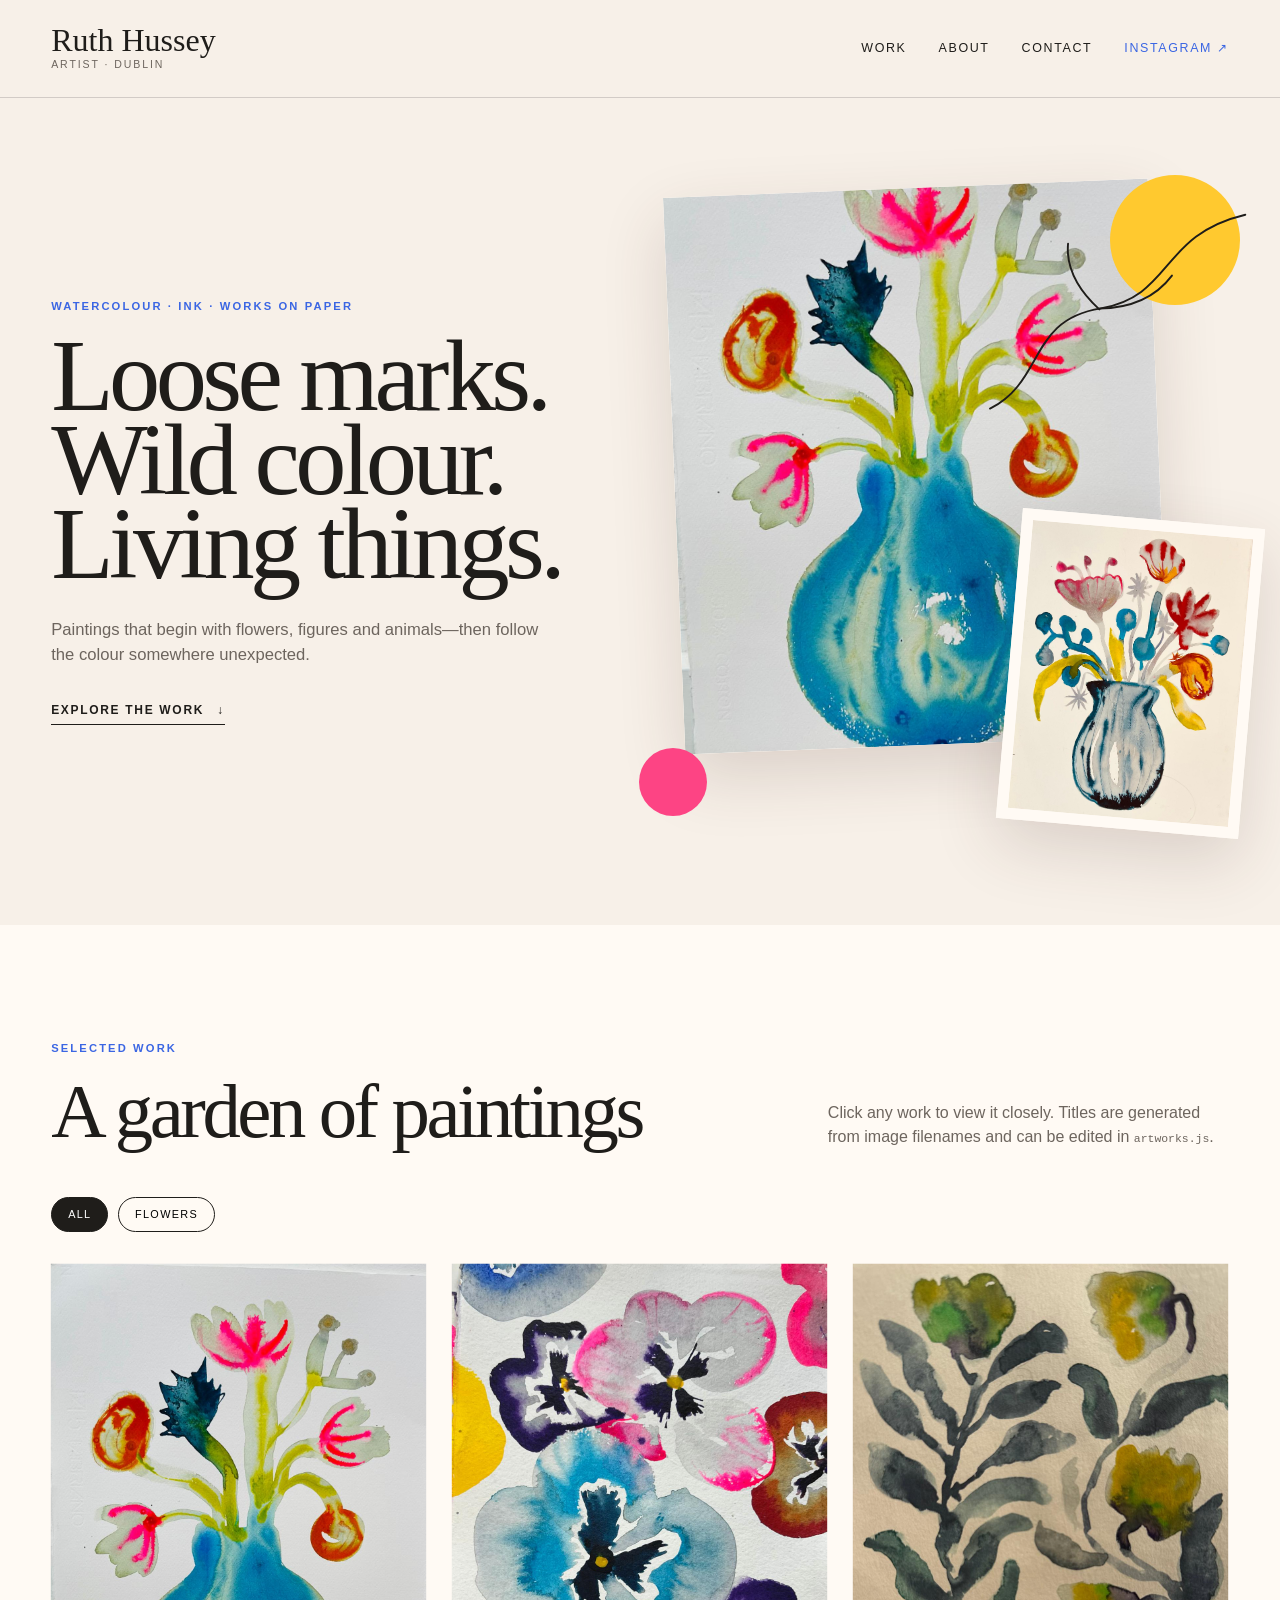
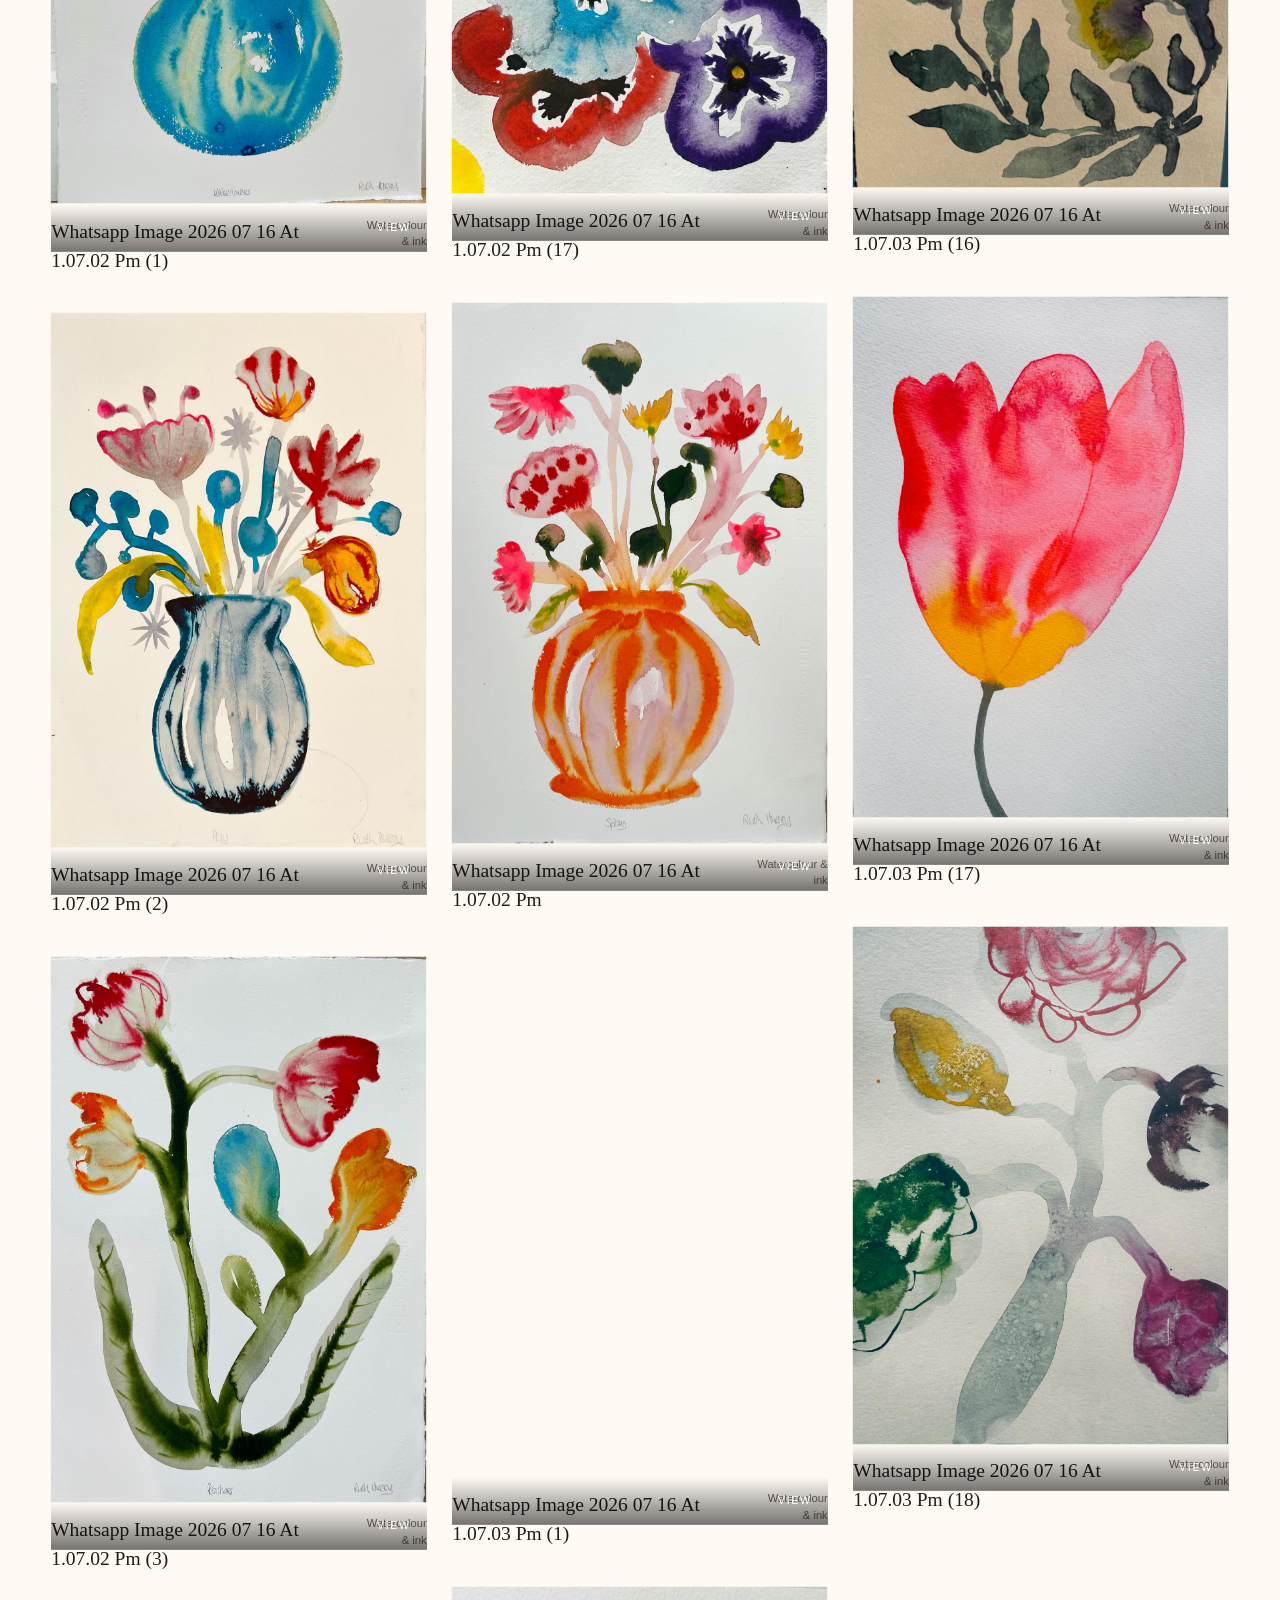
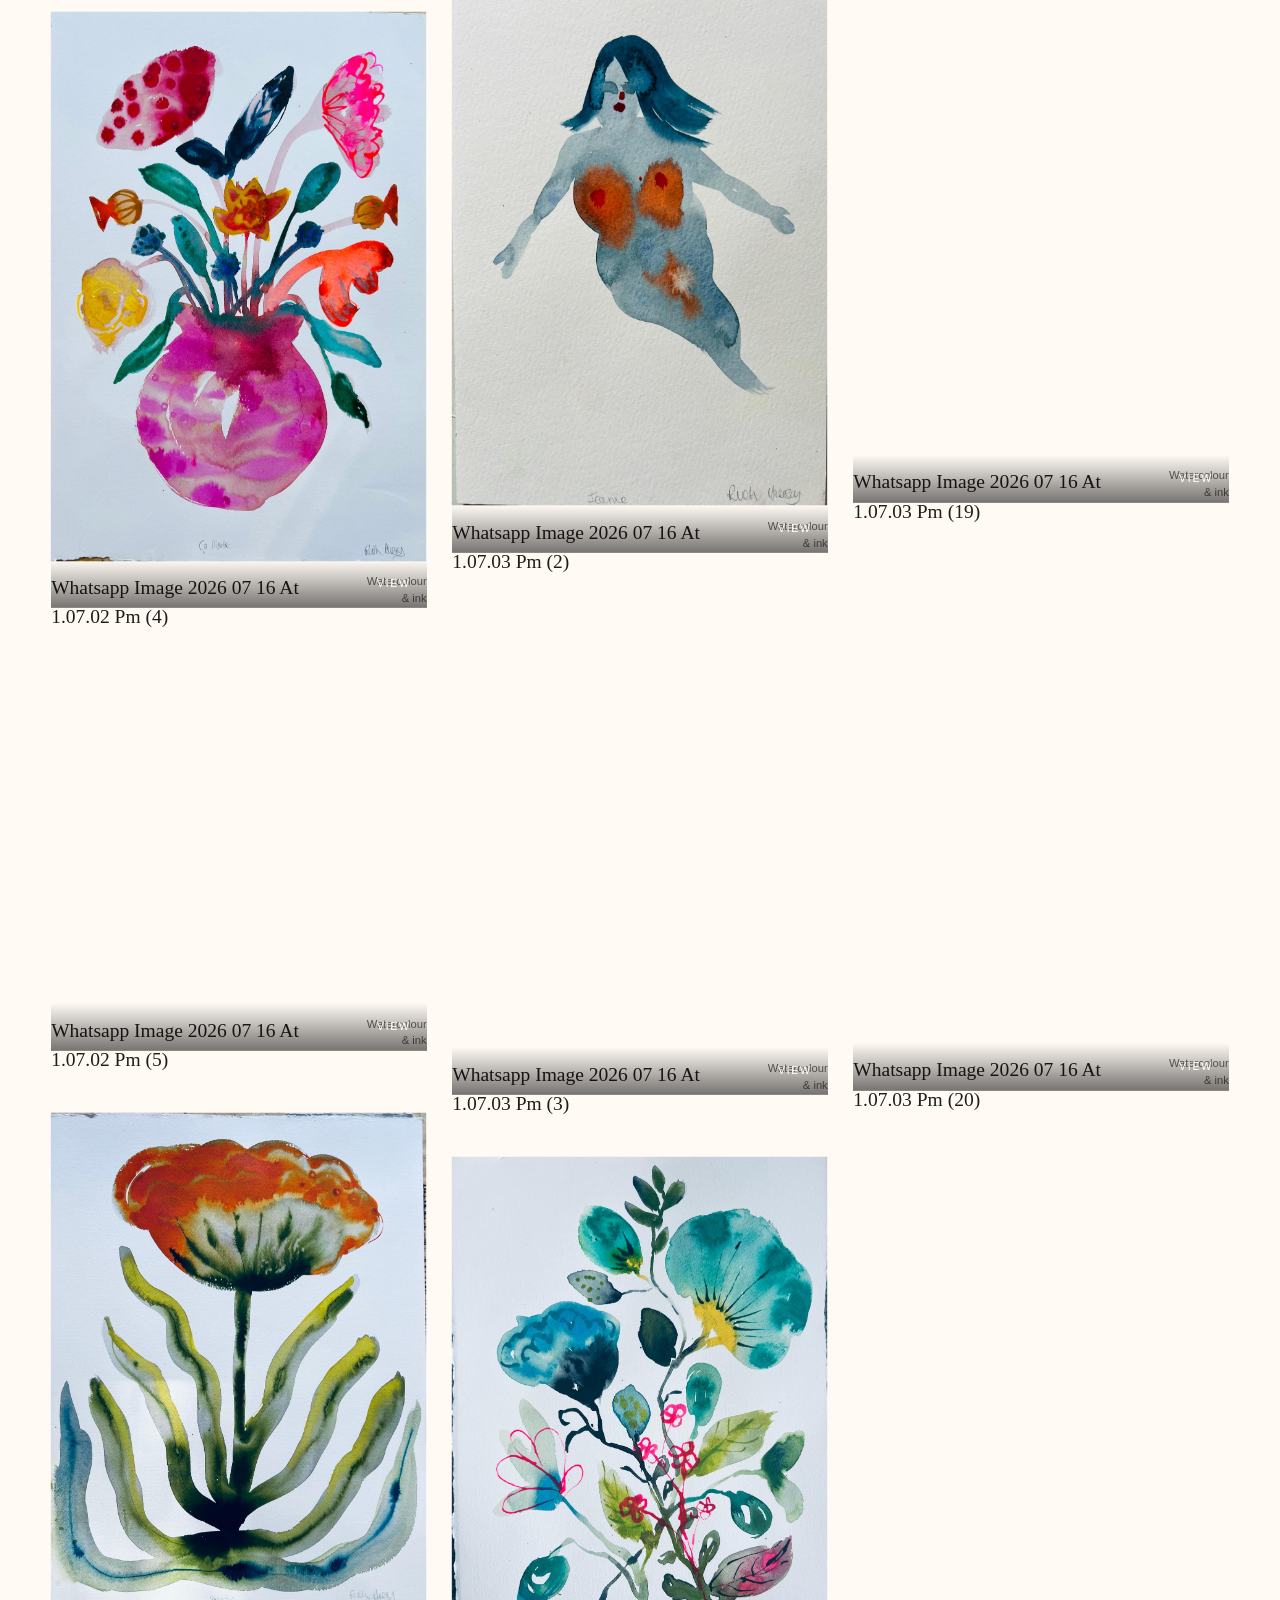
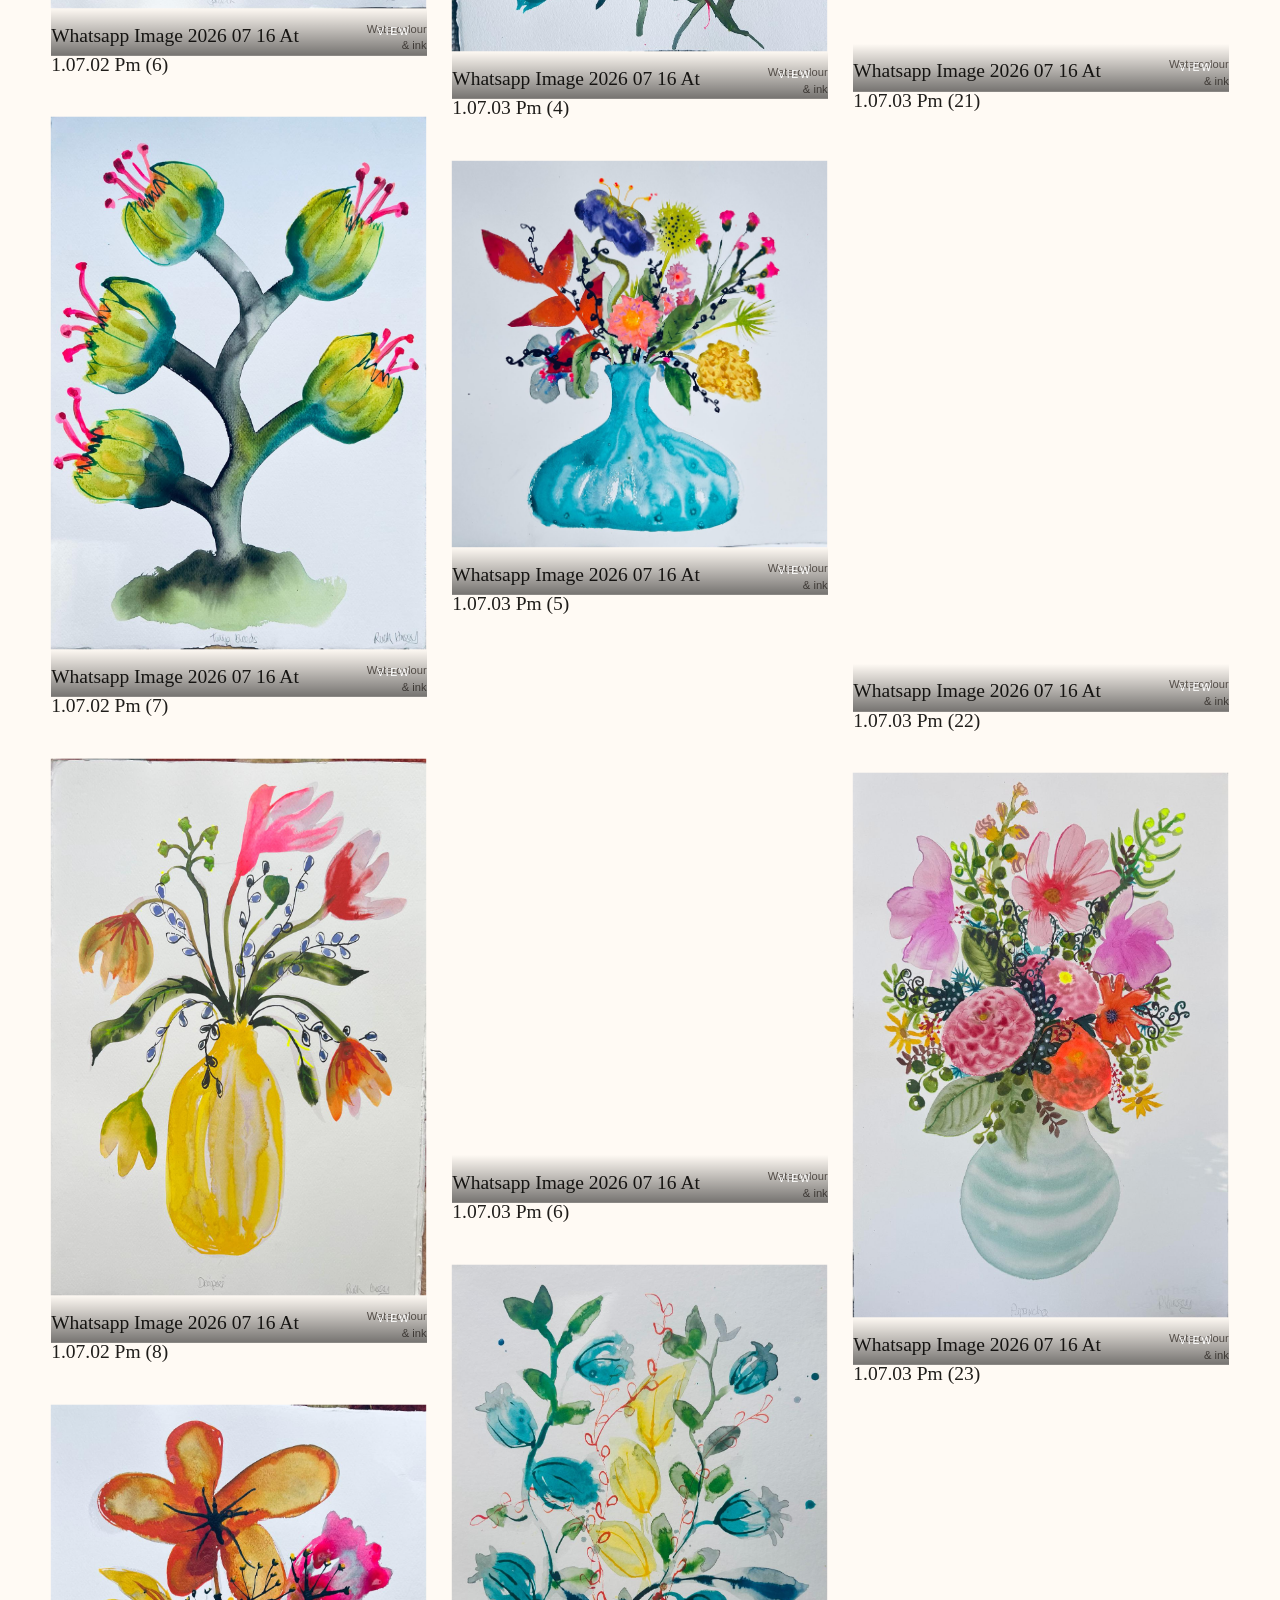
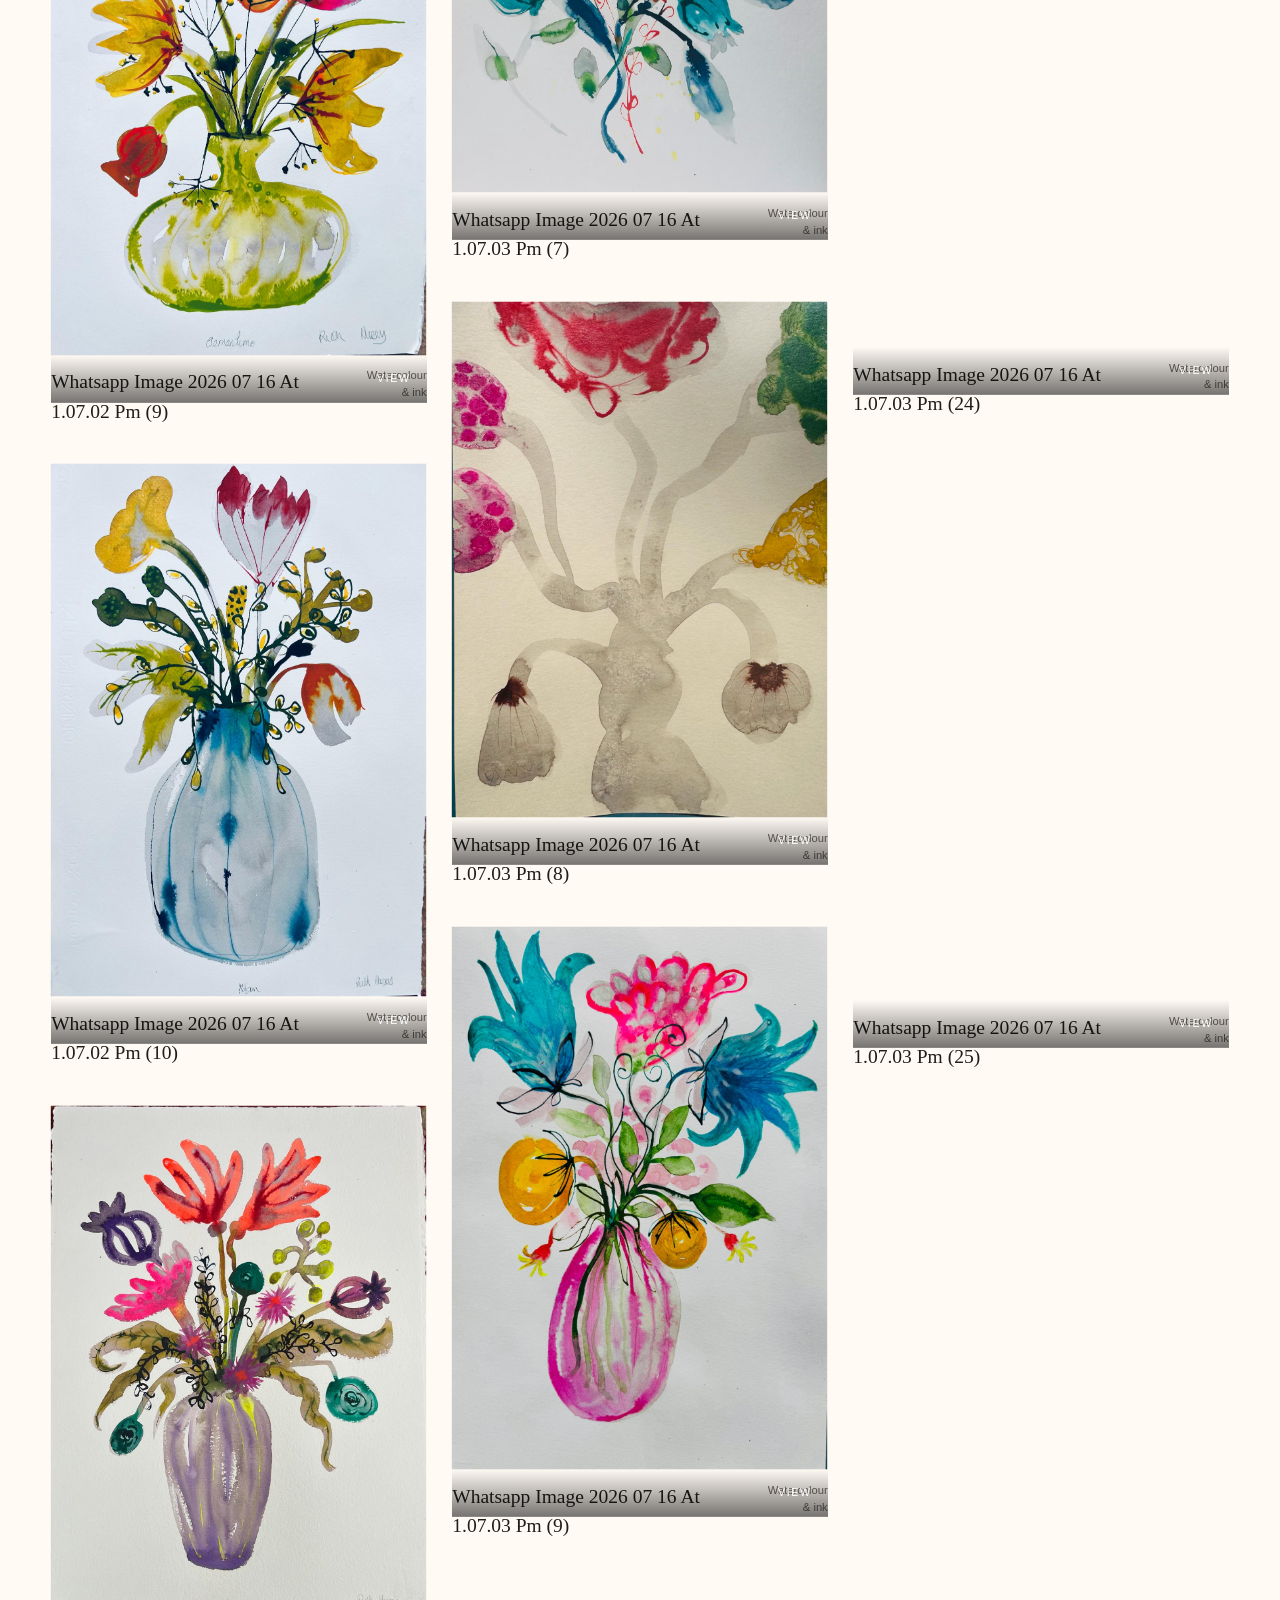
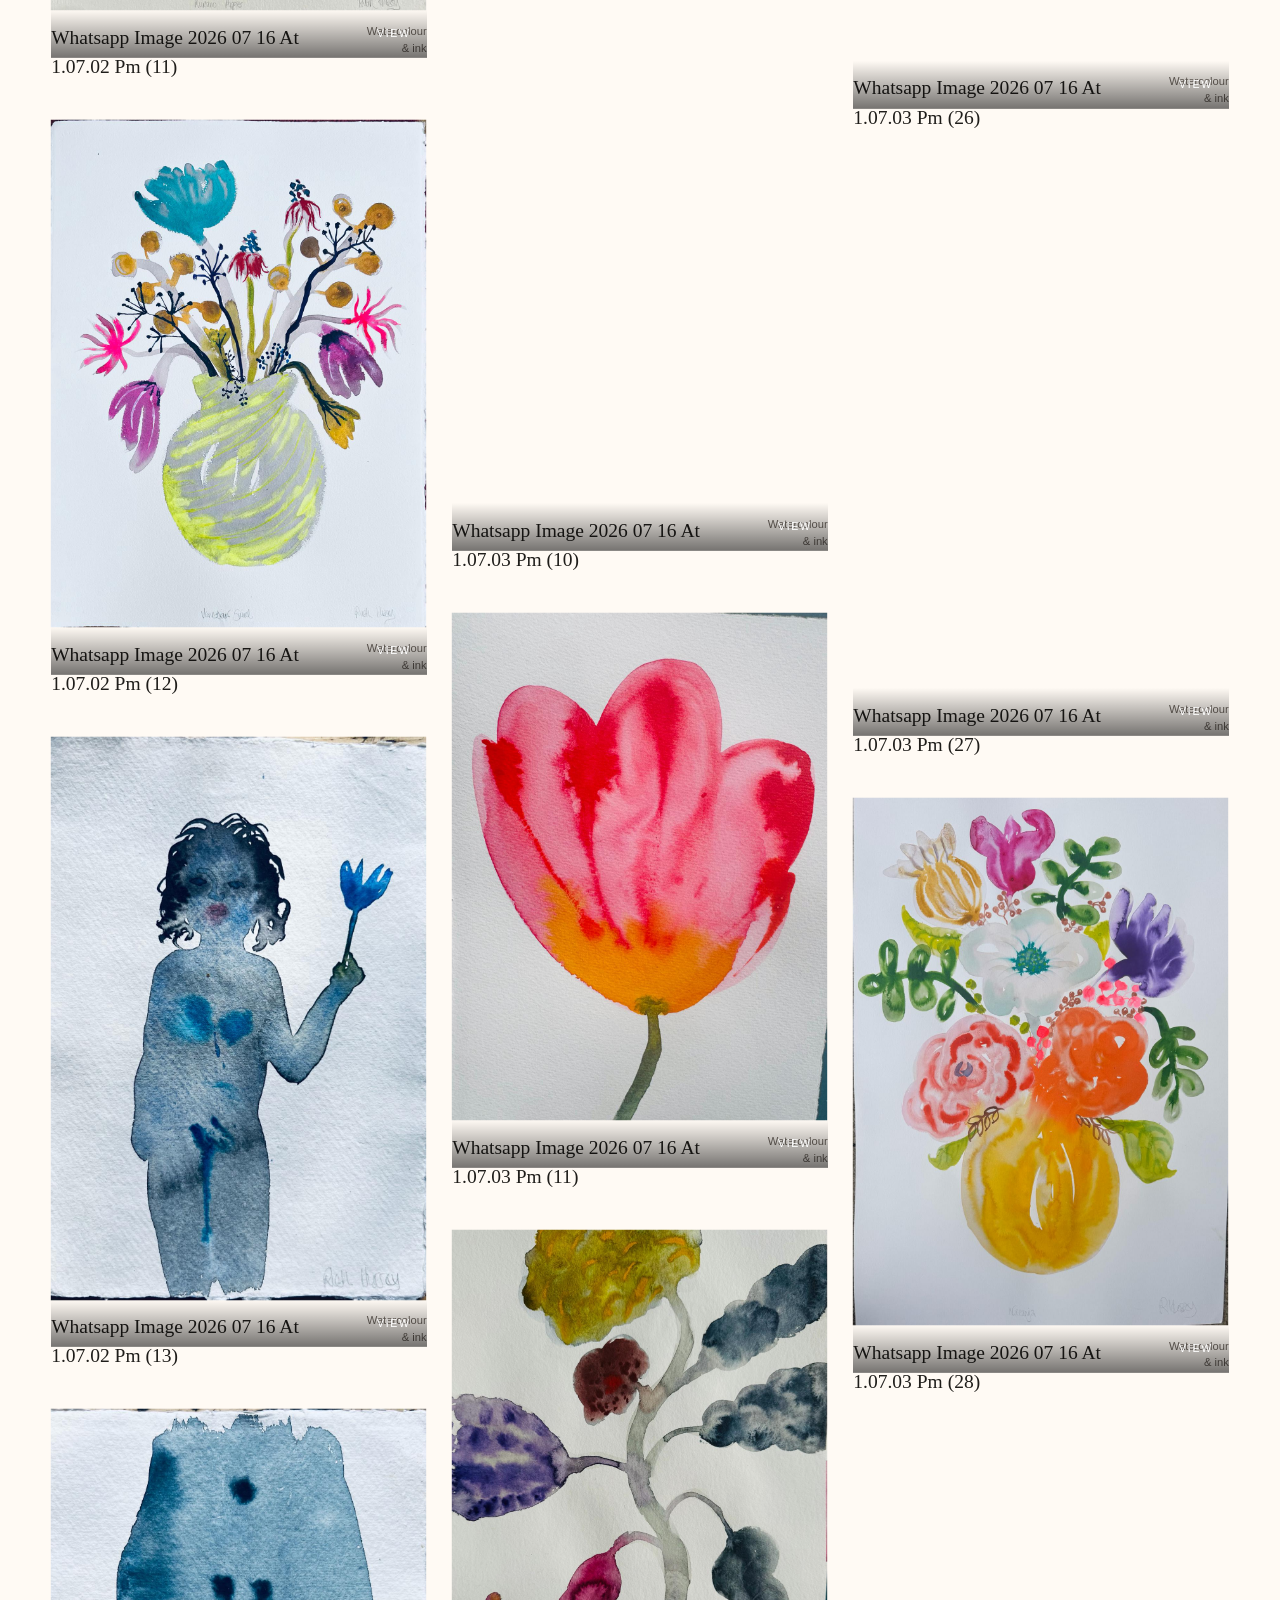
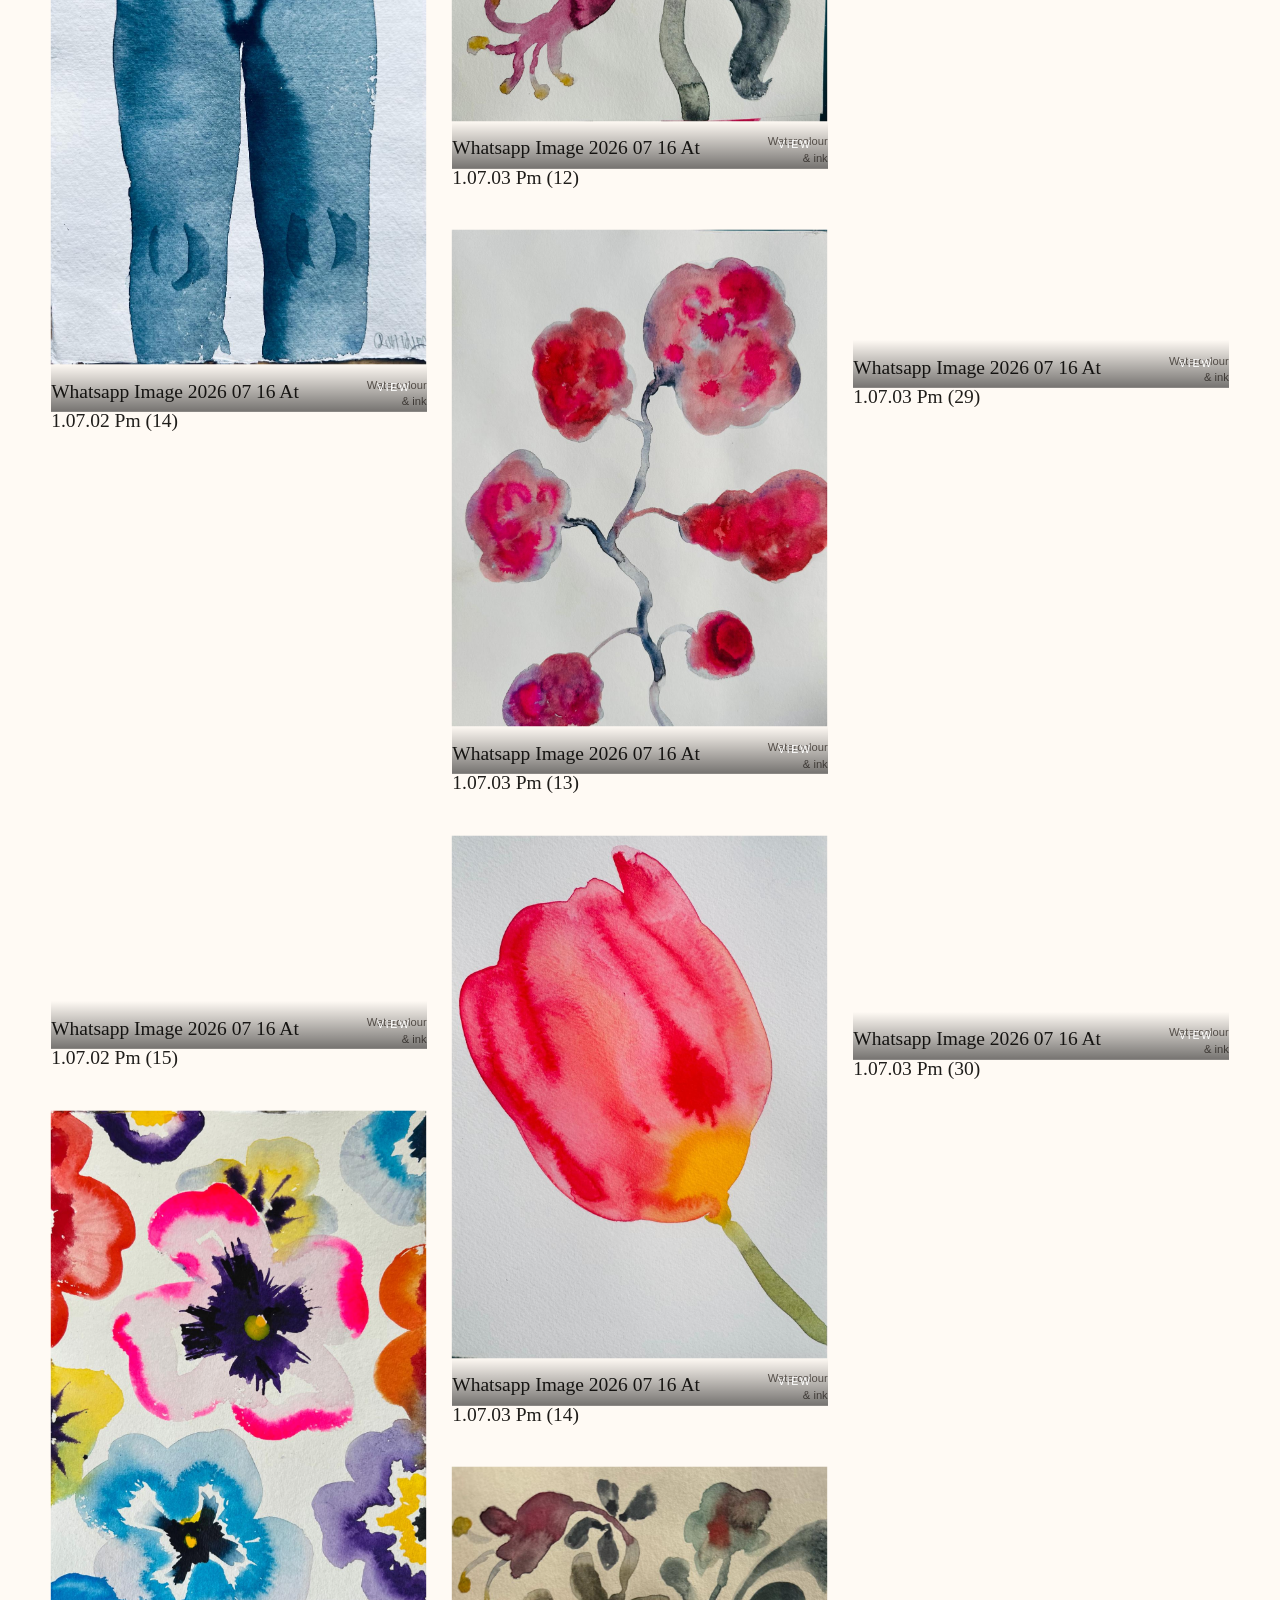
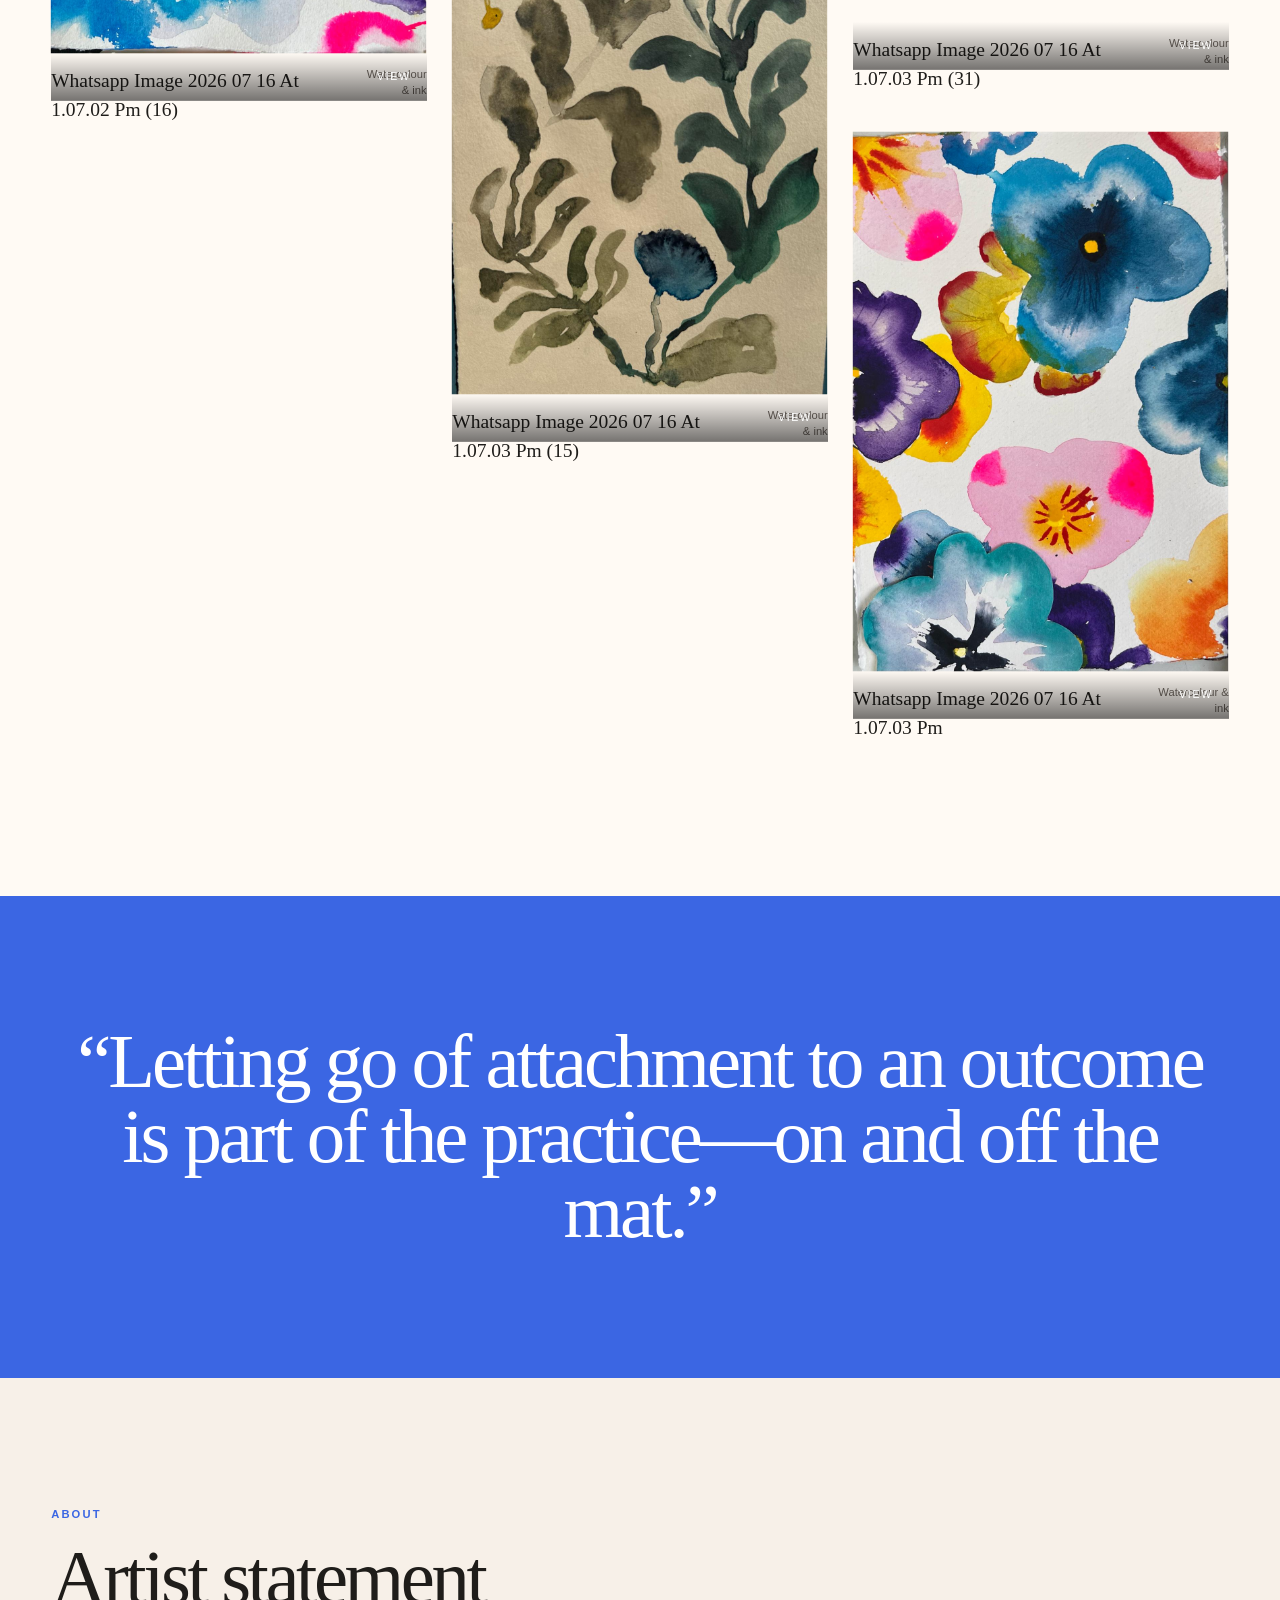
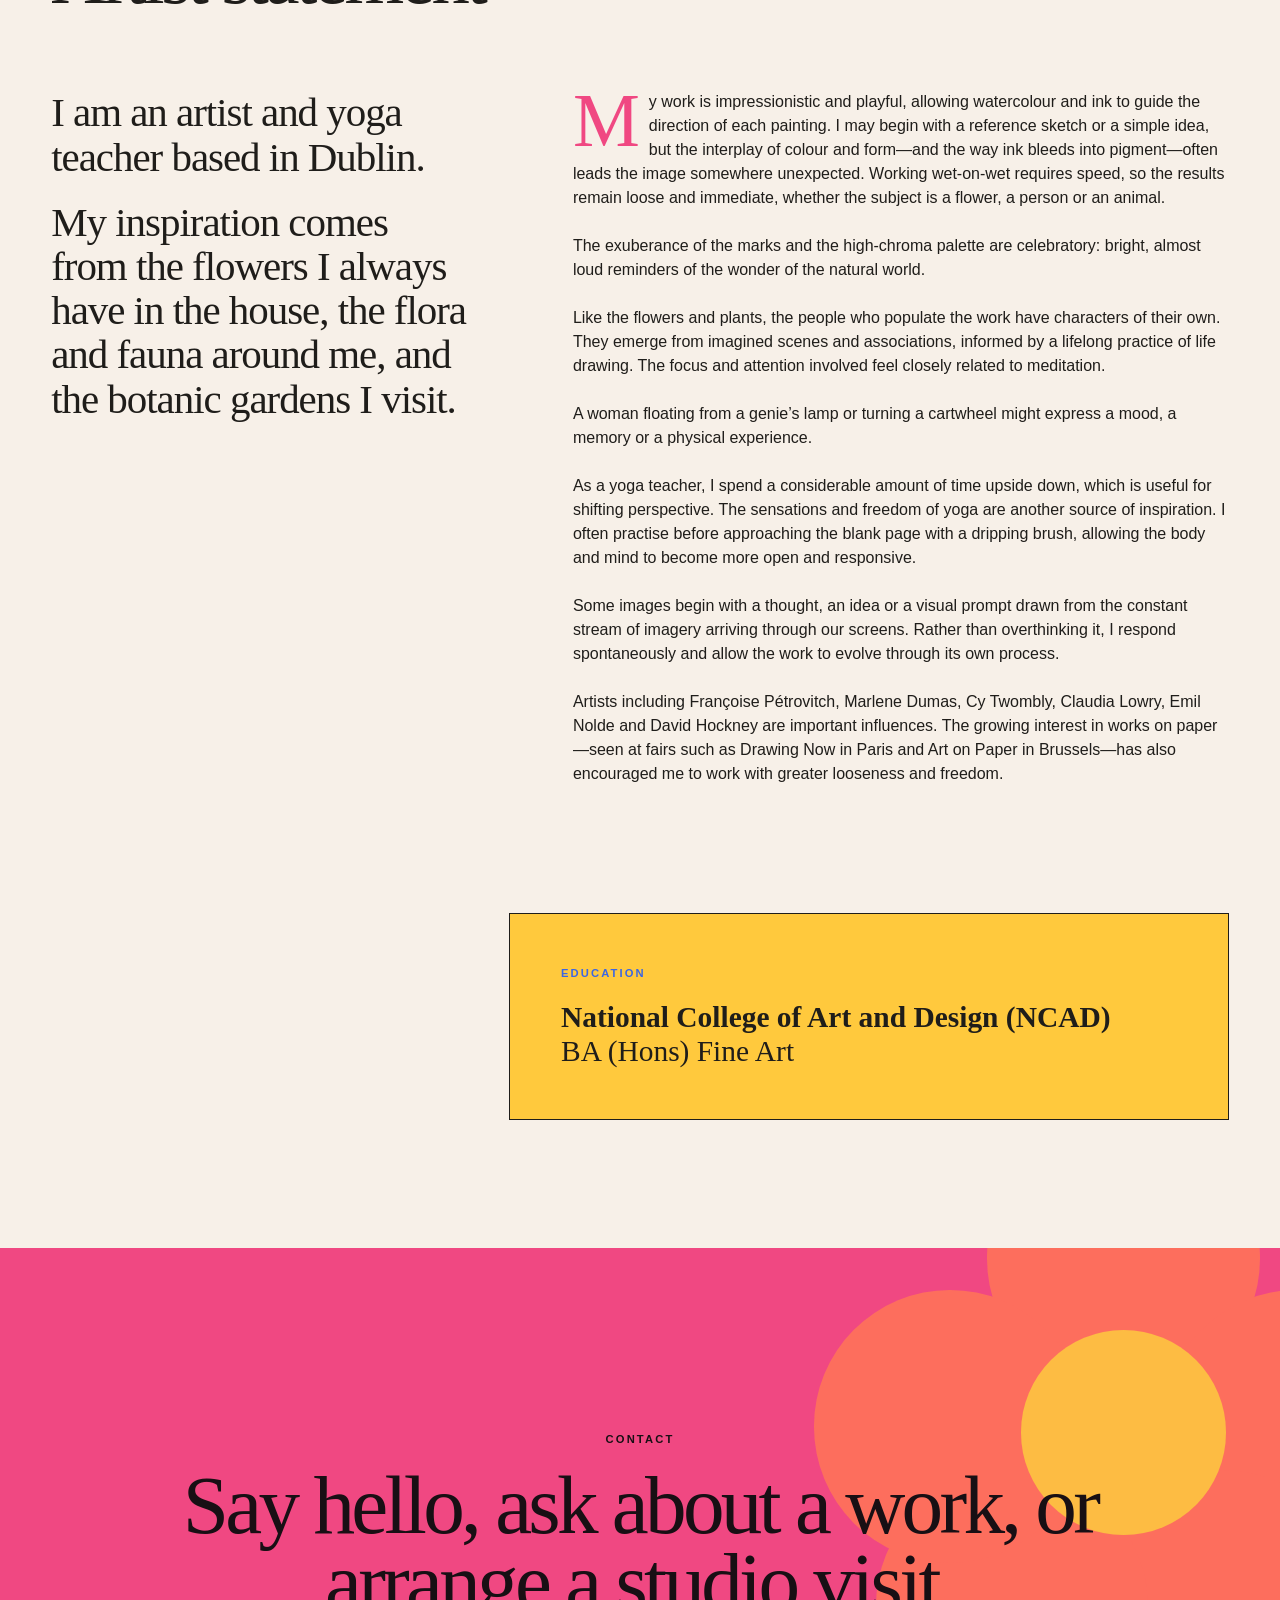
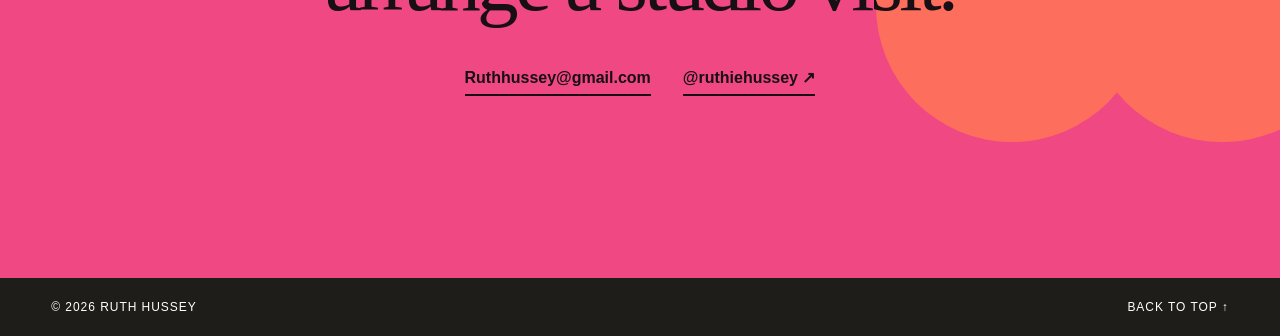
==== index.html @ bc32fb2a "first commit" ====
<!doctype html>
<html lang="en">
<head>
  <meta charset="utf-8">
  <meta name="viewport" content="width=device-width, initial-scale=1">
  <meta name="description" content="Ruth Hussey is a Dublin-based artist working in watercolour and ink.">
  <meta name="theme-color" content="#f7f0e8">
  <meta property="og:title" content="Ruth Hussey — Artist">
  <meta property="og:description" content="Watercolour and ink paintings inspired by flowers, figures and the natural world.">
  <meta property="og:type" content="website">
  <title>Ruth Hussey — Artist</title>
  <link rel="icon" href="assets/favicon.svg" type="image/svg+xml">
  <link rel="stylesheet" href="styles.css">
  <script src="site-config.js" defer></script>
  <script src="artworks.js" defer></script>
  <script src="script.js" defer></script>
</head>
<body>
  <a class="skip-link" href="#main">Skip to content</a>

  <header class="site-header" id="top">
    <a class="brand" href="#top" aria-label="Ruth Hussey home">
      <span class="brand-name" data-site-name>Ruth Hussey</span>
      <span class="brand-tag">Artist · Dublin</span>
    </a>

    <button class="menu-toggle" type="button" aria-expanded="false" aria-controls="site-nav">
      <span></span><span></span>
      <span class="sr-only">Open navigation</span>
    </button>

    <nav class="site-nav" id="site-nav" aria-label="Main navigation">
      <a href="#work">Work</a>
      <a href="#about">About</a>
      <a href="#contact">Contact</a>
      <a class="nav-social" data-instagram-link href="https://www.instagram.com/ruthiehussey/" target="_blank" rel="noreferrer">Instagram ↗</a>
    </nav>
  </header>

  <main id="main">
    <section class="hero" aria-labelledby="hero-title">
      <div class="hero-copy reveal">
        <p class="eyebrow">Watercolour · Ink · Works on paper</p>
        <h1 id="hero-title">Loose marks.<br>Wild colour.<br>Living things.</h1>
        <p class="hero-intro">Paintings that begin with flowers, figures and animals—then follow the colour somewhere unexpected.</p>
        <a class="text-link" href="#work">Explore the work <span aria-hidden="true">↓</span></a>
      </div>

      <div class="hero-canvas reveal" aria-hidden="true">
        <div class="hero-frame hero-frame-one"><img id="hero-image-one" src="images/paintings/placeholder-01.svg" alt=""></div>
        <div class="hero-frame hero-frame-two"><img id="hero-image-two" src="images/paintings/placeholder-02.svg" alt=""></div>
        <div class="hero-dot hero-dot-one"></div>
        <div class="hero-dot hero-dot-two"></div>
        <svg class="hero-line" viewBox="0 0 500 500" fill="none">
          <path d="M84 434C161 374 116 286 225 246C333 205 294 115 420 58" stroke="currentColor" stroke-width="3" stroke-linecap="round"/>
          <path d="M223 248C184 224 159 194 155 156" stroke="currentColor" stroke-width="3" stroke-linecap="round"/>
          <path d="M222 247C269 237 306 213 325 174" stroke="currentColor" stroke-width="3" stroke-linecap="round"/>
        </svg>
      </div>
    </section>

    <section class="work-section" id="work" aria-labelledby="work-title">
      <div class="section-heading reveal">
        <div>
          <p class="eyebrow">Selected work</p>
          <h2 id="work-title">A garden of paintings</h2>
        </div>
        <p>Click any work to view it closely. Titles are generated from image filenames and can be edited in <code>artworks.js</code>.</p>
      </div>

      <div class="filter-row reveal" id="filter-row" aria-label="Filter artworks"></div>
      <div class="gallery" id="gallery" aria-live="polite"></div>
      <p class="gallery-empty" id="gallery-empty" hidden>No works are currently listed in this category.</p>
    </section>

    <section class="statement-band" aria-label="Artist quote">
      <p class="reveal">“Letting go of attachment to an outcome is part of the practice—on and off the mat.”</p>
    </section>

    <section class="about-section" id="about" aria-labelledby="about-title">
      <div class="about-heading reveal">
        <p class="eyebrow">About</p>
        <h2 id="about-title">Artist statement</h2>
      </div>

      <div class="about-grid">
        <div class="about-lead reveal">
          <p>I am an artist and yoga teacher based in Dublin.</p>
          <p>My inspiration comes from the flowers I always have in the house, the flora and fauna around me, and the botanic gardens I visit.</p>
        </div>

        <div class="statement-copy reveal">
          <p>My work is impressionistic and playful, allowing watercolour and ink to guide the direction of each painting. I may begin with a reference sketch or a simple idea, but the interplay of colour and form—and the way ink bleeds into pigment—often leads the image somewhere unexpected. Working wet-on-wet requires speed, so the results remain loose and immediate, whether the subject is a flower, a person or an animal.</p>

          <p>The exuberance of the marks and the high-chroma palette are celebratory: bright, almost loud reminders of the wonder of the natural world.</p>

          <p>Like the flowers and plants, the people who populate the work have characters of their own. They emerge from imagined scenes and associations, informed by a lifelong practice of life drawing. The focus and attention involved feel closely related to meditation.</p>

          <p>A woman floating from a genie’s lamp or turning a cartwheel might express a mood, a memory or a physical experience.</p>

          <p>As a yoga teacher, I spend a considerable amount of time upside down, which is useful for shifting perspective. The sensations and freedom of yoga are another source of inspiration. I often practise before approaching the blank page with a dripping brush, allowing the body and mind to become more open and responsive.</p>

          <p>Some images begin with a thought, an idea or a visual prompt drawn from the constant stream of imagery arriving through our screens. Rather than overthinking it, I respond spontaneously and allow the work to evolve through its own process.</p>

          <p>Artists including Françoise Pétrovitch, Marlene Dumas, Cy Twombly, Claudia Lowry, Emil Nolde and David Hockney are important influences. The growing interest in works on paper—seen at fairs such as Drawing Now in Paris and Art on Paper in Brussels—has also encouraged me to work with greater looseness and freedom.</p>
        </div>
      </div>

      <div class="education-card reveal">
        <p class="eyebrow">Education</p>
        <p><strong>National College of Art and Design (NCAD)</strong><br>BA (Hons) Fine Art</p>
      </div>
    </section>

    <section class="contact-section" id="contact" aria-labelledby="contact-title">
      <div class="contact-flower" aria-hidden="true">
        <span></span><span></span><span></span><span></span><span></span><i></i>
      </div>
      <div class="contact-content reveal">
        <p class="eyebrow">Contact</p>
        <h2 id="contact-title">Say hello, ask about a work, or arrange a studio visit.</h2>
        <div class="contact-links">
          <a data-email-link href="mailto:Ruthhussey@gmail.com">Ruthhussey@gmail.com</a>
          <a data-instagram-link href="https://www.instagram.com/ruthiehussey/" target="_blank" rel="noreferrer">Instagram ↗</a>
        </div>
      </div>
    </section>
  </main>

  <footer class="site-footer">
    <p>© <span id="current-year"></span> <span data-site-name>Ruth Hussey</span></p>
    <a href="#top">Back to top ↑</a>
  </footer>

  <dialog class="lightbox" id="lightbox">
    <button class="lightbox-close" type="button" aria-label="Close artwork">×</button>
    <button class="lightbox-nav lightbox-prev" type="button" aria-label="Previous artwork">←</button>
    <figure>
      <img id="lightbox-image" src="" alt="">
      <figcaption>
        <span id="lightbox-title"></span>
        <small id="lightbox-meta"></small>
      </figcaption>
    </figure>
    <button class="lightbox-nav lightbox-next" type="button" aria-label="Next artwork">→</button>
  </dialog>

  <noscript>This website needs JavaScript enabled to display the artwork gallery.</noscript>
</body>
</html>
---- styles.css ----
:root {
  --paper: #f7f0e8;
  --paper-light: #fffaf4;
  --ink: #1f1d1a;
  --muted: #6d655e;
  --pink: #f04882;
  --coral: #ff735a;
  --yellow: #ffc93d;
  --blue: #3b66e3;
  --green: #84a83e;
  --lilac: #c7a5e8;
  --line: rgba(31, 29, 26, 0.17);
  --serif: Georgia, "Times New Roman", serif;
  --sans: "Helvetica Neue", Helvetica, Arial, sans-serif;
  --pad: clamp(1.25rem, 4vw, 4.5rem);
}

* { box-sizing: border-box; }
html { scroll-behavior: smooth; }
body {
  margin: 0;
  background: var(--paper);
  color: var(--ink);
  font-family: var(--sans);
  line-height: 1.5;
  overflow-x: hidden;
}
body.is-locked { overflow: hidden; }
img { display: block; max-width: 100%; }
a { color: inherit; }
button { font: inherit; }
code { font-size: 0.88em; }

.skip-link {
  position: fixed;
  top: 0.75rem;
  left: 0.75rem;
  z-index: 1000;
  padding: 0.65rem 0.9rem;
  background: var(--ink);
  color: white;
  transform: translateY(-180%);
}
.skip-link:focus { transform: translateY(0); }
.sr-only {
  position: absolute;
  width: 1px;
  height: 1px;
  padding: 0;
  margin: -1px;
  overflow: hidden;
  clip: rect(0, 0, 0, 0);
  white-space: nowrap;
  border: 0;
}

.site-header {
  position: relative;
  z-index: 100;
  display: flex;
  justify-content: space-between;
  align-items: center;
  min-height: 98px;
  padding: 1rem var(--pad);
  border-bottom: 1px solid var(--line);
  background: rgba(247, 240, 232, 0.91);
  backdrop-filter: blur(14px);
}
.brand { text-decoration: none; display: grid; gap: 0.08rem; }
.brand-name {
  font-family: var(--serif);
  font-size: clamp(1.65rem, 2.5vw, 2.35rem);
  line-height: 1;
}
.brand-tag {
  color: var(--muted);
  font-size: 0.66rem;
  letter-spacing: 0.18em;
  text-transform: uppercase;
}
.site-nav { display: flex; align-items: center; gap: clamp(1rem, 2.5vw, 2.4rem); }
.site-nav a {
  position: relative;
  text-decoration: none;
  font-size: 0.78rem;
  text-transform: uppercase;
  letter-spacing: 0.13em;
}
.site-nav a::after {
  content: "";
  position: absolute;
  left: 0;
  right: 100%;
  bottom: -0.35rem;
  height: 2px;
  background: var(--pink);
  transition: right 180ms ease;
}
.site-nav a:hover::after,
.site-nav a:focus-visible::after { right: 0; }
.nav-social { color: var(--blue); }
.menu-toggle { display: none; }

.hero {
  min-height: calc(100vh - 98px);
  display: grid;
  grid-template-columns: minmax(0, 0.95fr) minmax(420px, 1.05fr);
  align-items: center;
  gap: clamp(2rem, 6vw, 7rem);
  padding: clamp(3rem, 7vw, 7rem) var(--pad);
  overflow: hidden;
}
.hero-copy { position: relative; z-index: 2; max-width: 660px; }
.eyebrow {
  margin: 0 0 1.2rem;
  font-size: 0.7rem;
  font-weight: 700;
  letter-spacing: 0.19em;
  text-transform: uppercase;
  color: var(--blue);
}
.hero h1,
.section-heading h2,
.about-heading h2,
.contact-content h2 {
  margin: 0;
  font-family: var(--serif);
  font-weight: 400;
  letter-spacing: -0.045em;
}
.hero h1 {
  font-size: clamp(4.2rem, 8vw, 9rem);
  line-height: 0.82;
}
.hero-intro {
  max-width: 510px;
  margin: 2rem 0 1.8rem;
  color: var(--muted);
  font-size: clamp(1rem, 1.3vw, 1.22rem);
}
.text-link {
  display: inline-flex;
  align-items: center;
  gap: 0.8rem;
  padding-bottom: 0.35rem;
  border-bottom: 1px solid currentColor;
  text-decoration: none;
  font-size: 0.75rem;
  font-weight: 700;
  letter-spacing: 0.14em;
  text-transform: uppercase;
}
.text-link span { transition: transform 180ms ease; }
.text-link:hover span { transform: translateY(0.25rem); }

.hero-canvas { position: relative; min-height: min(670px, 72vh); }
.hero-frame {
  position: absolute;
  overflow: hidden;
  background: var(--paper-light);
  box-shadow: 0 24px 65px rgba(76, 45, 37, 0.16);
}
.hero-frame img { width: 100%; height: 100%; object-fit: cover; }
.hero-frame-one {
  inset: 0 12% 14% 4%;
  transform: rotate(-2.3deg);
}
.hero-frame-two {
  width: 42%;
  height: 48%;
  right: -4%;
  bottom: 1%;
  border: 11px solid var(--paper-light);
  transform: rotate(5deg);
}
.hero-dot { position: absolute; border-radius: 50%; filter: saturate(1.1); }
.hero-dot-one { width: 130px; aspect-ratio: 1; top: -2%; right: -2%; background: var(--yellow); }
.hero-dot-two { width: 68px; aspect-ratio: 1; bottom: 3%; left: -2%; background: var(--pink); }
.hero-line {
  position: absolute;
  z-index: 4;
  width: 55%;
  right: -8%;
  top: -5%;
  color: var(--ink);
  transform: rotate(11deg);
  pointer-events: none;
}

.work-section { padding: clamp(5rem, 9vw, 9rem) var(--pad); background: var(--paper-light); }
.section-heading {
  display: grid;
  grid-template-columns: 1.3fr 0.7fr;
  align-items: end;
  gap: 2rem;
  margin-bottom: 3rem;
}
.section-heading h2,
.about-heading h2 { font-size: clamp(3.3rem, 6vw, 6.7rem); line-height: 0.94; }
.section-heading > p {
  max-width: 440px;
  justify-self: end;
  margin: 0;
  color: var(--muted);
}
.filter-row { display: flex; flex-wrap: wrap; gap: 0.6rem; margin-bottom: 2rem; }
.filter-button {
  border: 1px solid var(--ink);
  border-radius: 999px;
  padding: 0.55rem 1rem;
  background: transparent;
  cursor: pointer;
  font-size: 0.68rem;
  letter-spacing: 0.12em;
  text-transform: uppercase;
  transition: 150ms ease;
}
.filter-button:hover,
.filter-button.is-active { background: var(--ink); color: white; }
.gallery {
  column-count: 3;
  column-gap: clamp(0.9rem, 2vw, 1.7rem);
}
.artwork-card {
  display: inline-block;
  width: 100%;
  margin: 0 0 clamp(1.8rem, 3vw, 3rem);
  break-inside: avoid;
}
.artwork-button {
  display: block;
  width: 100%;
  padding: 0;
  border: 0;
  background: none;
  color: inherit;
  text-align: left;
  cursor: zoom-in;
}
.artwork-image-wrap { position: relative; overflow: hidden; background: #ece5dc; }
.artwork-image-wrap::after {
  content: "View";
  position: absolute;
  inset: auto 0 0;
  padding: 1rem;
  background: linear-gradient(transparent, rgba(0,0,0,.54));
  color: white;
  font-size: 0.66rem;
  letter-spacing: 0.16em;
  text-align: right;
  text-transform: uppercase;
  transform: translateY(100%);
  transition: transform 220ms ease;
}
.artwork-button:hover .artwork-image-wrap::after,
.artwork-button:focus-visible .artwork-image-wrap::after { transform: translateY(0); }
.artwork-image {
  width: 100%;
  height: auto;
  transform: scale(1.001);
  transition: transform 500ms cubic-bezier(.2,.6,.2,1);
}
.artwork-button:hover .artwork-image { transform: scale(1.028); }
.artwork-caption { display: flex; justify-content: space-between; gap: 1rem; padding-top: 0.8rem; }
.artwork-title { font-family: var(--serif); font-size: 1.22rem; }
.artwork-meta { color: var(--muted); font-size: 0.7rem; text-align: right; }
.gallery-empty { color: var(--muted); }

.statement-band {
  padding: clamp(5rem, 10vw, 10rem) var(--pad);
  background: var(--blue);
  color: white;
  overflow: hidden;
}
.statement-band p {
  max-width: 1150px;
  margin: 0 auto;
  font-family: var(--serif);
  font-size: clamp(2.7rem, 6vw, 7.2rem);
  line-height: 0.98;
  letter-spacing: -0.04em;
  text-align: center;
}

.about-section { padding: clamp(5rem, 10vw, 10rem) var(--pad); }
.about-heading { margin-bottom: clamp(3rem, 6vw, 6rem); }
.about-grid {
  display: grid;
  grid-template-columns: 0.78fr 1.22fr;
  gap: clamp(2.5rem, 8vw, 9rem);
}
.about-lead {
  position: sticky;
  top: 2rem;
  align-self: start;
  font-family: var(--serif);
  font-size: clamp(1.8rem, 3.2vw, 3.5rem);
  line-height: 1.08;
  letter-spacing: -0.025em;
}
.about-lead p { margin: 0 0 1.3rem; }
.statement-copy { max-width: 760px; }
.statement-copy p { margin: 0 0 1.5rem; font-size: clamp(1rem, 1.25vw, 1.18rem); }
.statement-copy p:first-child::first-letter {
  float: left;
  margin: 0.05em 0.12em 0 0;
  color: var(--pink);
  font-family: var(--serif);
  font-size: 4.7em;
  line-height: 0.72;
}
.education-card {
  width: min(720px, 100%);
  margin: clamp(4rem, 8vw, 8rem) 0 0 auto;
  padding: clamp(1.8rem, 4vw, 3.5rem);
  border: 1px solid var(--ink);
  background: var(--yellow);
  transform: rotate(-1deg);
}
.education-card p:last-child { margin: 0; font-family: var(--serif); font-size: clamp(1.5rem, 2.3vw, 2.7rem); line-height: 1.14; }

.contact-section {
  position: relative;
  min-height: 70vh;
  display: grid;
  place-items: center;
  padding: clamp(5rem, 10vw, 10rem) var(--pad);
  background: var(--pink);
  color: #180f14;
  overflow: hidden;
}
.contact-content { position: relative; z-index: 2; max-width: 1000px; text-align: center; }
.contact-content .eyebrow { color: inherit; }
.contact-content h2 { font-size: clamp(3rem, 6.5vw, 7.5rem); line-height: 0.93; }
.contact-links { display: flex; justify-content: center; flex-wrap: wrap; gap: 1rem 2rem; margin-top: 2.8rem; }
.contact-links a {
  padding-bottom: 0.22rem;
  border-bottom: 2px solid currentColor;
  font-weight: 700;
  text-decoration: none;
}
.contact-flower { position: absolute; width: min(52vw, 620px); aspect-ratio: 1; right: -12%; top: -20%; opacity: .9; }
.contact-flower span,
.contact-flower i { position: absolute; border-radius: 50%; }
.contact-flower span { width: 44%; height: 44%; background: var(--coral); }
.contact-flower span:nth-child(1) { left: 28%; top: 0; }
.contact-flower span:nth-child(2) { right: 0; top: 27%; }
.contact-flower span:nth-child(3) { right: 12%; bottom: 0; }
.contact-flower span:nth-child(4) { left: 10%; bottom: 0; }
.contact-flower span:nth-child(5) { left: 0; top: 27%; }
.contact-flower i { width: 33%; height: 33%; left: 33.5%; top: 33.5%; background: var(--yellow); }

.site-footer {
  display: flex;
  justify-content: space-between;
  gap: 1rem;
  padding: 1.25rem var(--pad);
  background: var(--ink);
  color: white;
  font-size: 0.75rem;
  letter-spacing: 0.08em;
  text-transform: uppercase;
}
.site-footer p { margin: 0; }
.site-footer a { text-decoration: none; }

.lightbox {
  width: 100vw;
  max-width: none;
  height: 100vh;
  max-height: none;
  margin: 0;
  padding: 2rem clamp(1rem, 4vw, 4rem);
  border: 0;
  background: rgba(20, 18, 17, 0.96);
  color: white;
  overflow: hidden;
}
.lightbox::backdrop { background: rgba(20, 18, 17, .75); }
.lightbox[open] { display: grid; grid-template-columns: auto 1fr auto; align-items: center; }
.lightbox figure { height: 100%; min-width: 0; margin: 0; display: grid; grid-template-rows: 1fr auto; place-items: center; gap: 0.8rem; }
.lightbox img { max-width: 100%; max-height: calc(100vh - 8rem); object-fit: contain; }
.lightbox figcaption { width: 100%; display: flex; justify-content: center; flex-wrap: wrap; gap: 0.4rem 1rem; text-align: center; }
.lightbox figcaption span { font-family: var(--serif); font-size: 1.15rem; }
.lightbox figcaption small { color: #cfc7c0; }
.lightbox-close,
.lightbox-nav {
  border: 0;
  background: transparent;
  color: white;
  cursor: pointer;
}
.lightbox-close { position: fixed; z-index: 3; top: 1rem; right: 1.3rem; font-size: 2.5rem; line-height: 1; }
.lightbox-nav { padding: 1rem; font-size: 2rem; }

.reveal { opacity: 0; transform: translateY(22px); transition: opacity 650ms ease, transform 650ms ease; }
.reveal.is-visible { opacity: 1; transform: translateY(0); }

@media (max-width: 980px) {
  .hero { grid-template-columns: 1fr; min-height: auto; }
  .hero-copy { padding-top: 2rem; }
  .hero-canvas { min-height: 620px; }
  .gallery { column-count: 2; }
  .about-grid { grid-template-columns: 1fr; }
  .about-lead { position: static; max-width: 760px; }
}

@media (max-width: 700px) {
  .site-header { min-height: 78px; }
  .menu-toggle {
    display: grid;
    gap: 6px;
    padding: 0.8rem 0;
    border: 0;
    background: none;
    cursor: pointer;
  }
  .menu-toggle span:not(.sr-only) { display: block; width: 28px; height: 2px; background: var(--ink); transition: 180ms ease; }
  .menu-toggle[aria-expanded="true"] span:first-child { transform: translateY(4px) rotate(45deg); }
  .menu-toggle[aria-expanded="true"] span:nth-child(2) { transform: translateY(-4px) rotate(-45deg); }
  .site-nav {
    position: absolute;
    top: 100%;
    left: 0;
    right: 0;
    display: none;
    align-items: stretch;
    flex-direction: column;
    gap: 0;
    padding: 0 var(--pad) 1rem;
    background: var(--paper);
    border-bottom: 1px solid var(--line);
  }
  .site-nav.is-open { display: flex; }
  .site-nav a { padding: 1rem 0; border-bottom: 1px solid var(--line); }
  .site-nav a::after { display: none; }
  .hero { padding-top: 3rem; }
  .hero h1 { font-size: clamp(3.65rem, 18vw, 5.8rem); }
  .hero-canvas { min-height: 440px; }
  .hero-frame-one { inset: 0 9% 8% 0; }
  .hero-frame-two { width: 41%; height: 43%; right: -2%; }
  .hero-dot-one { width: 78px; }
  .hero-dot-two { width: 48px; }
  .section-heading { grid-template-columns: 1fr; align-items: start; }
  .section-heading > p { justify-self: start; }
  .gallery { column-count: 1; }
  .about-lead { font-size: 2rem; }
  .contact-section { min-height: 75vh; }
  .contact-flower { width: 90vw; right: -35%; top: -7%; opacity: .55; }
  .site-footer { flex-direction: column; }
  .lightbox { padding: 3.5rem 0.75rem 1rem; }
  .lightbox[open] { grid-template-columns: 1fr; }
  .lightbox-nav { position: fixed; z-index: 2; top: 50%; padding: 0.7rem; background: rgba(0,0,0,.35); }
  .lightbox-prev { left: 0; }
  .lightbox-next { right: 0; }
}

@media (prefers-reduced-motion: reduce) {
  html { scroll-behavior: auto; }
  *, *::before, *::after { animation-duration: .01ms !important; transition-duration: .01ms !important; }
  .reveal { opacity: 1; transform: none; }
}
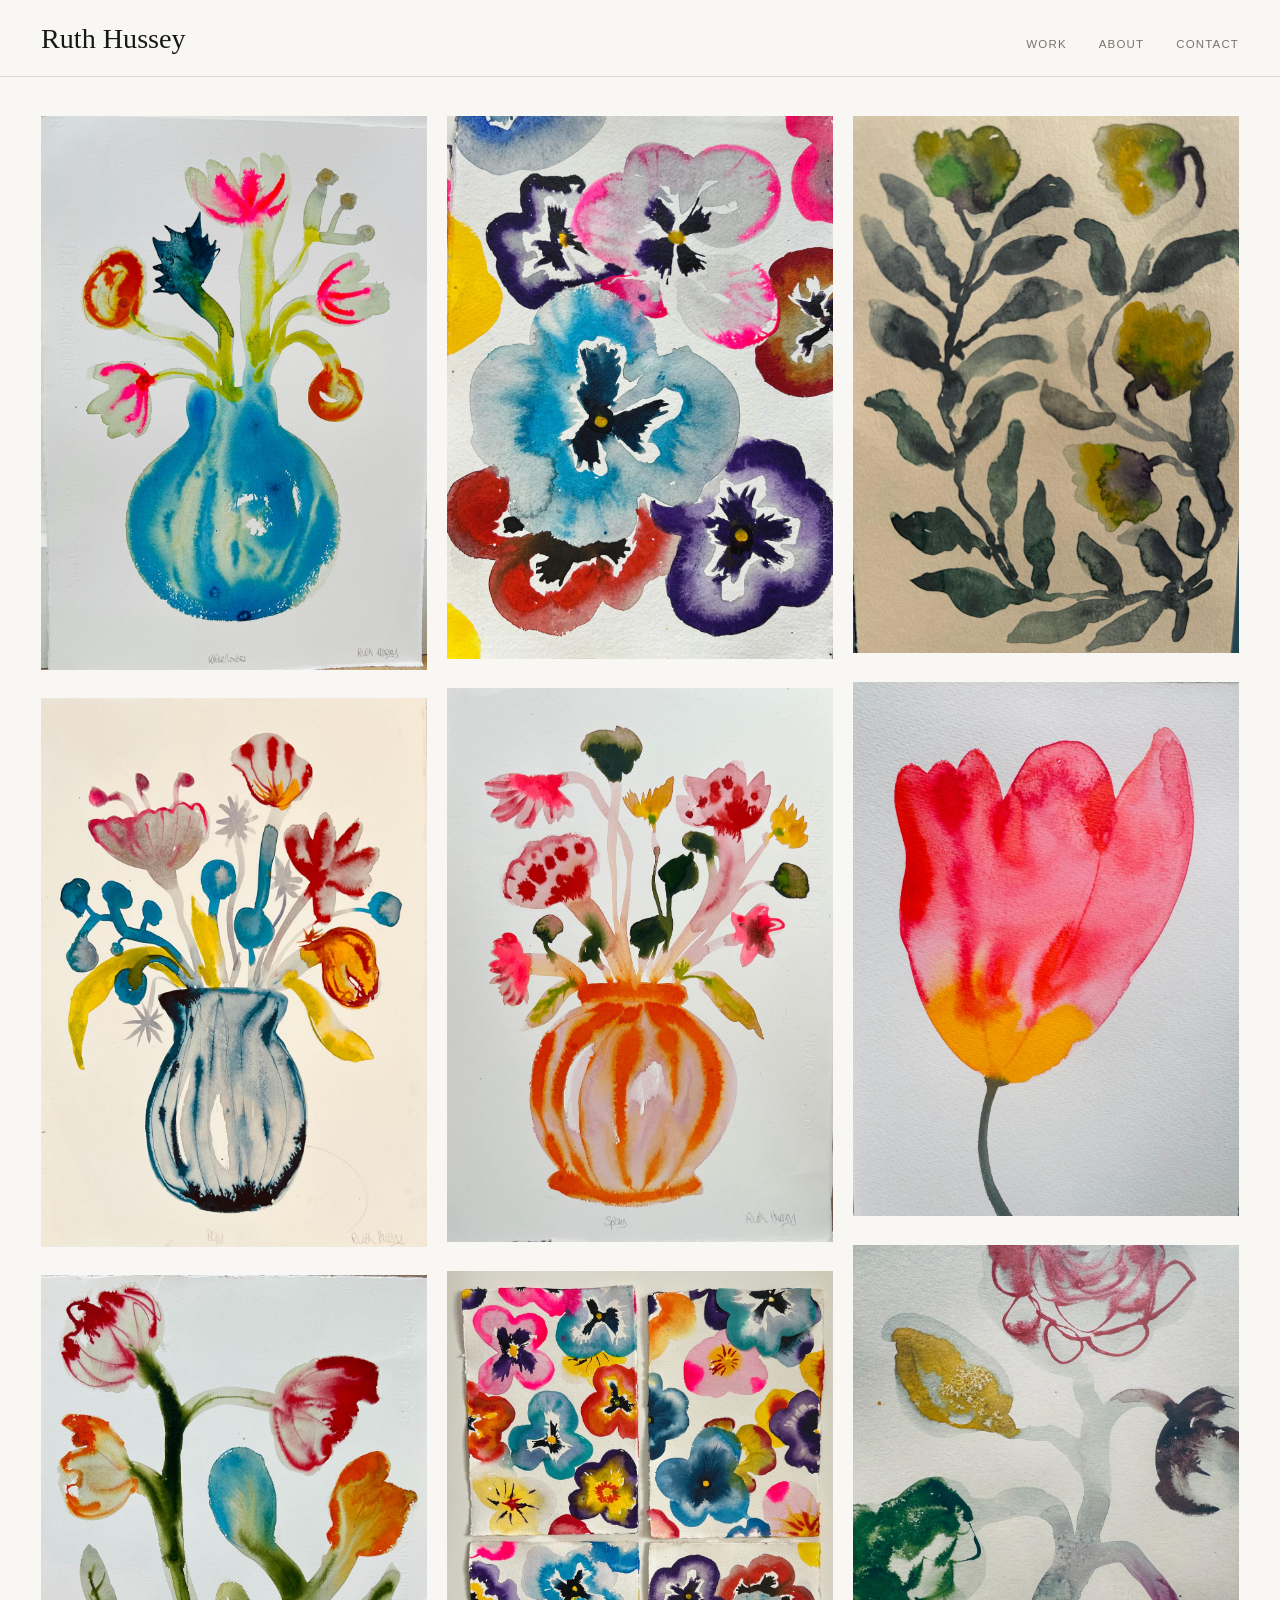
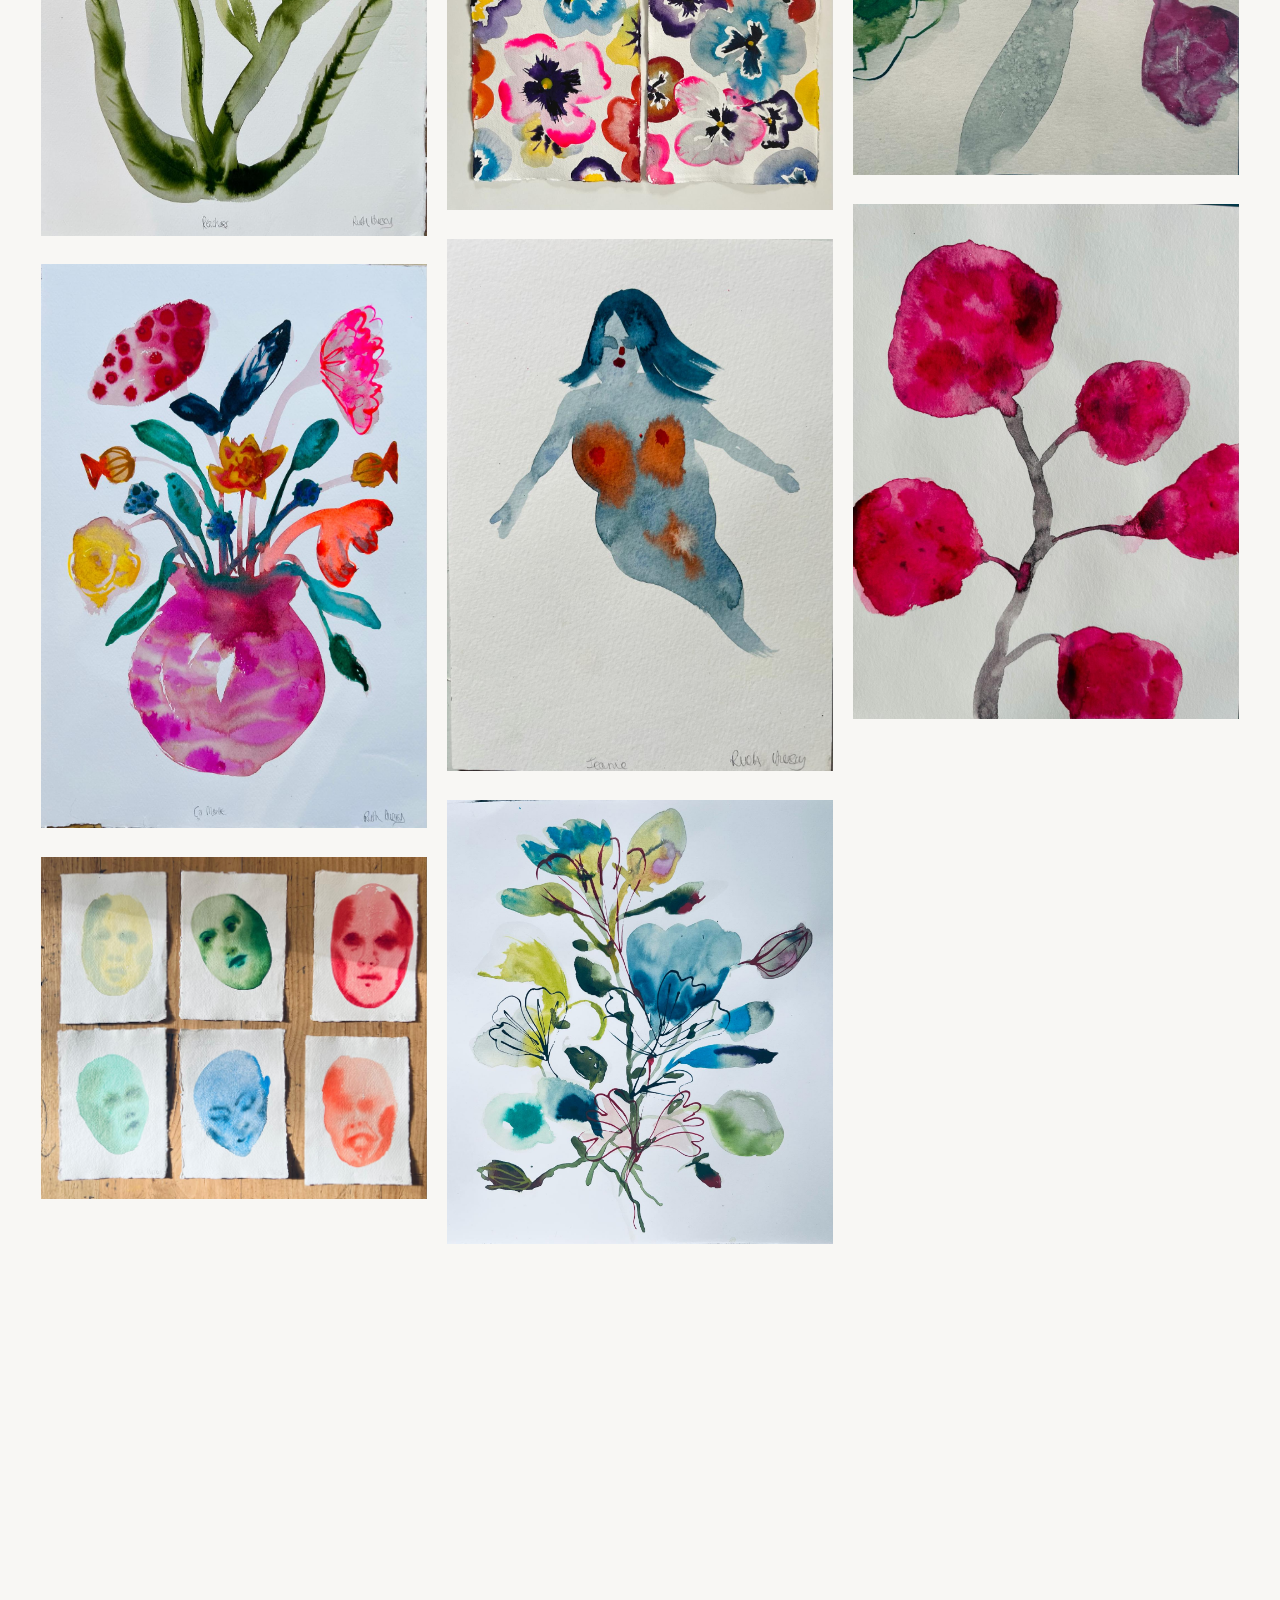
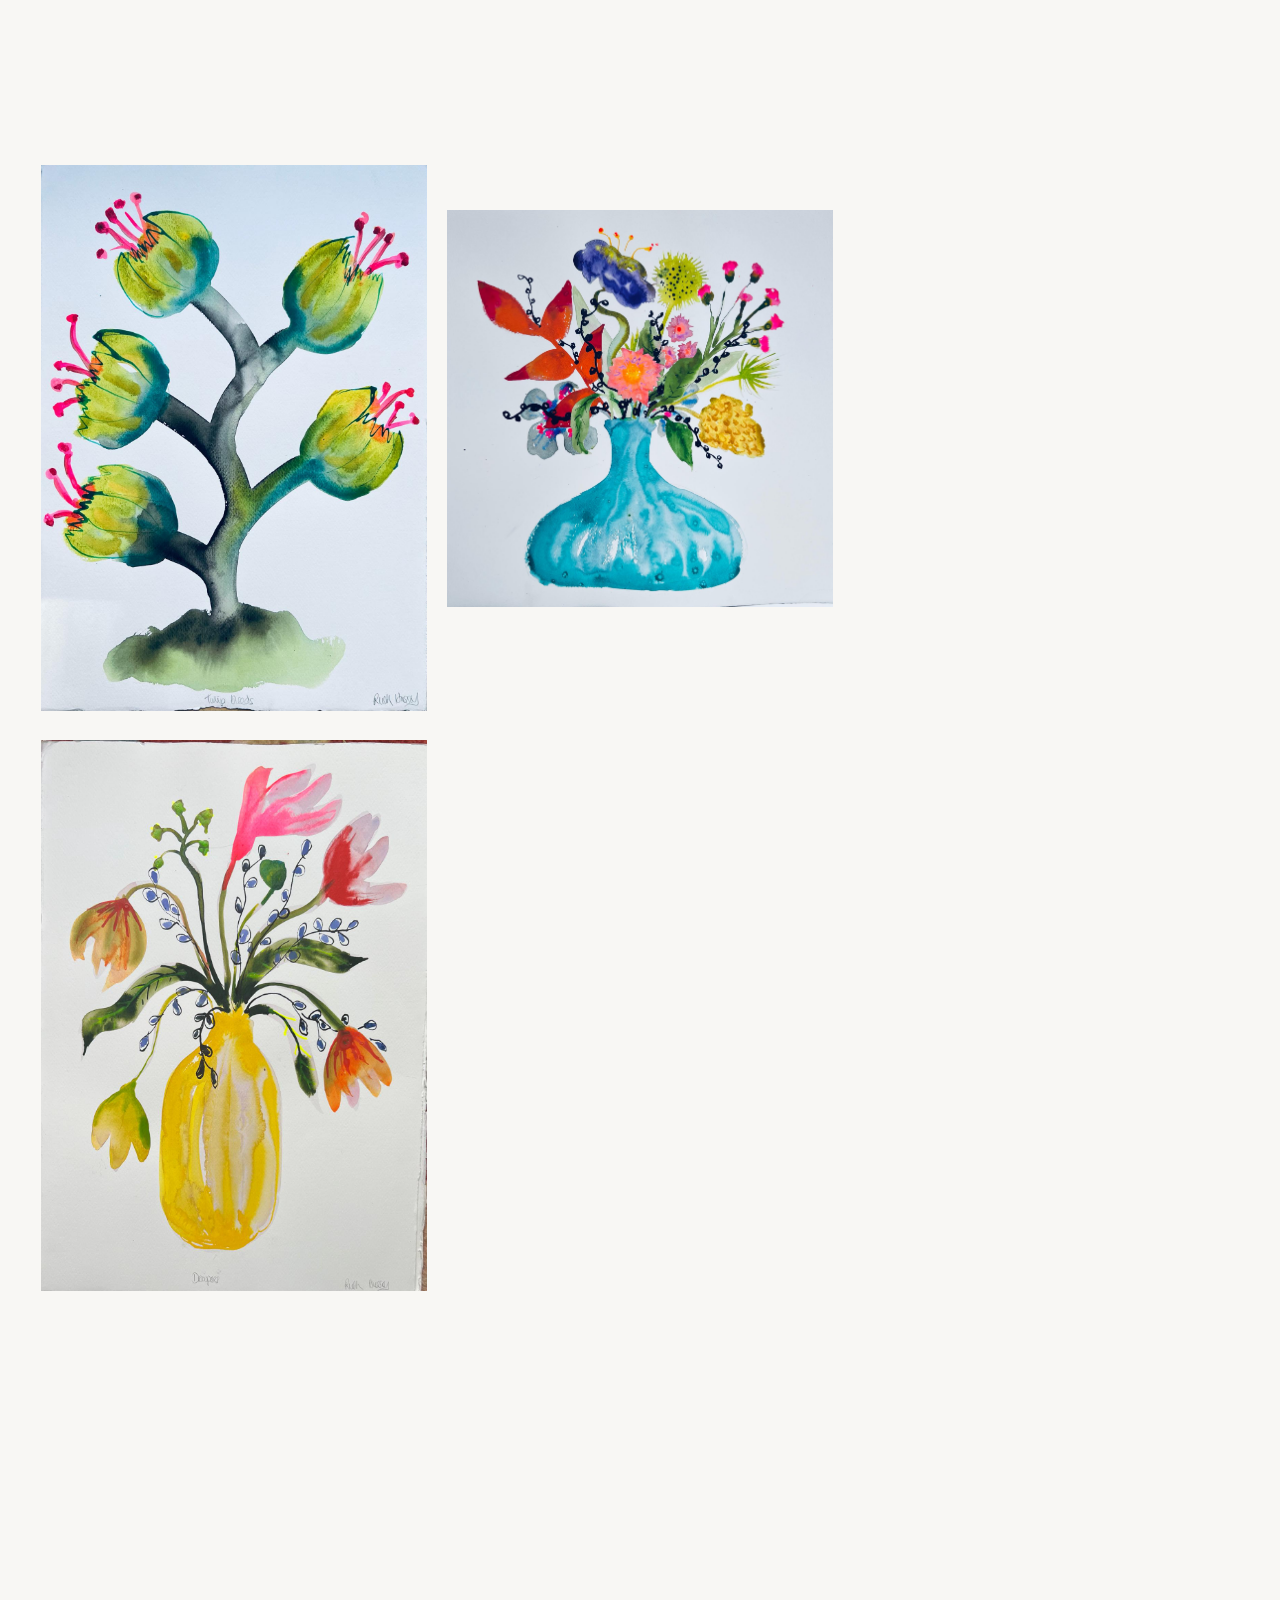
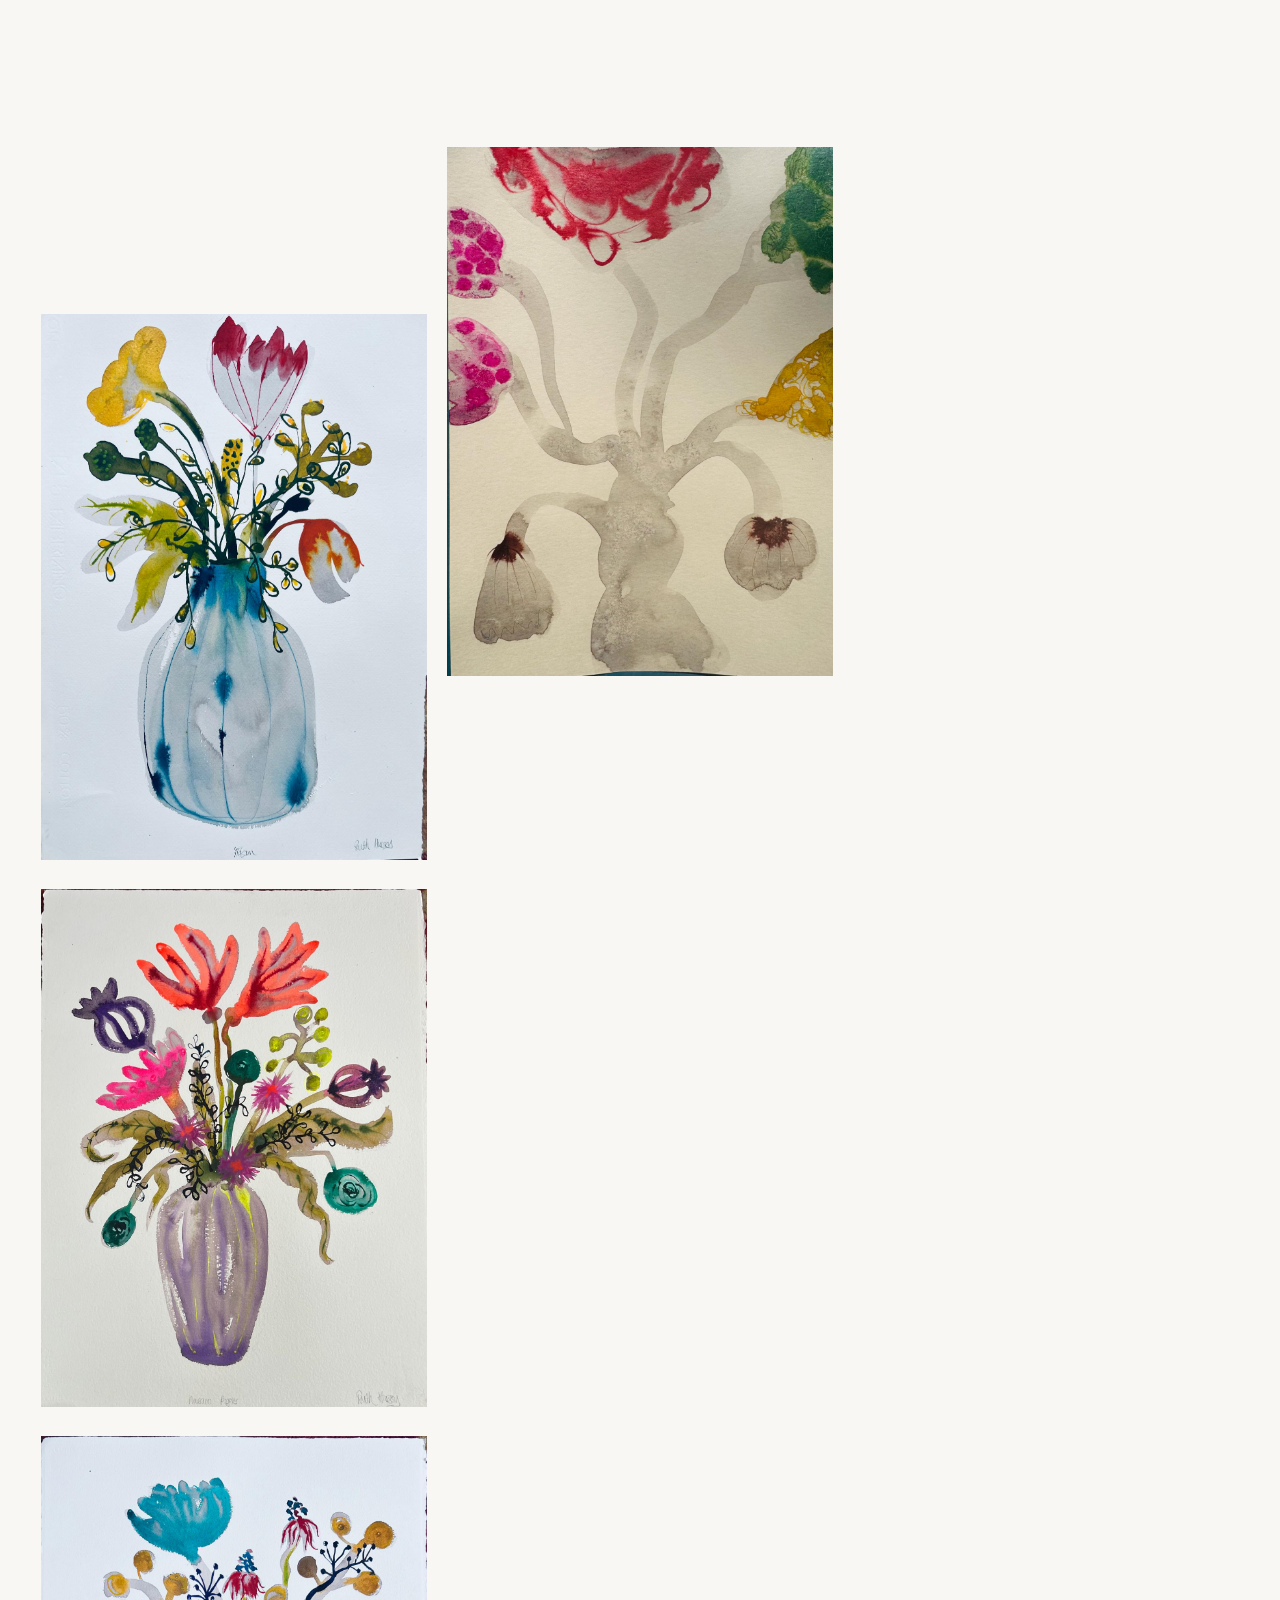
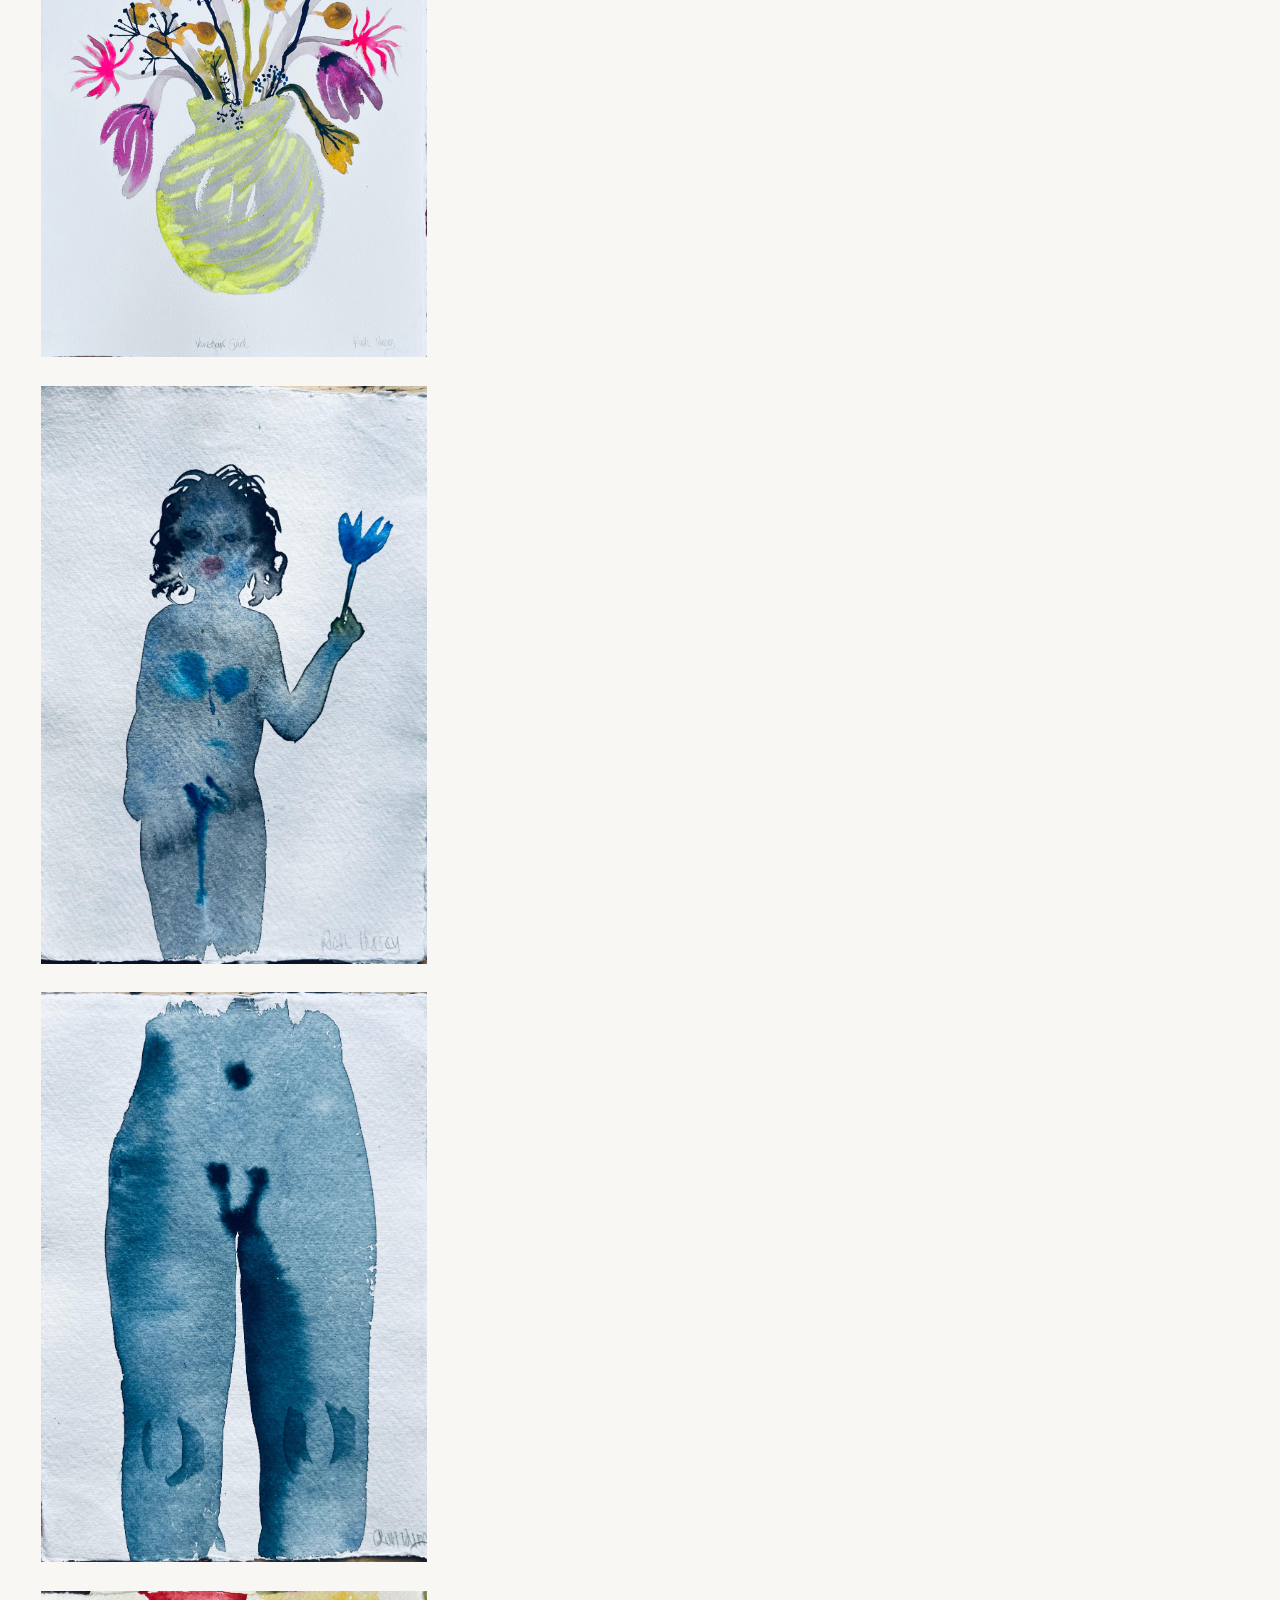
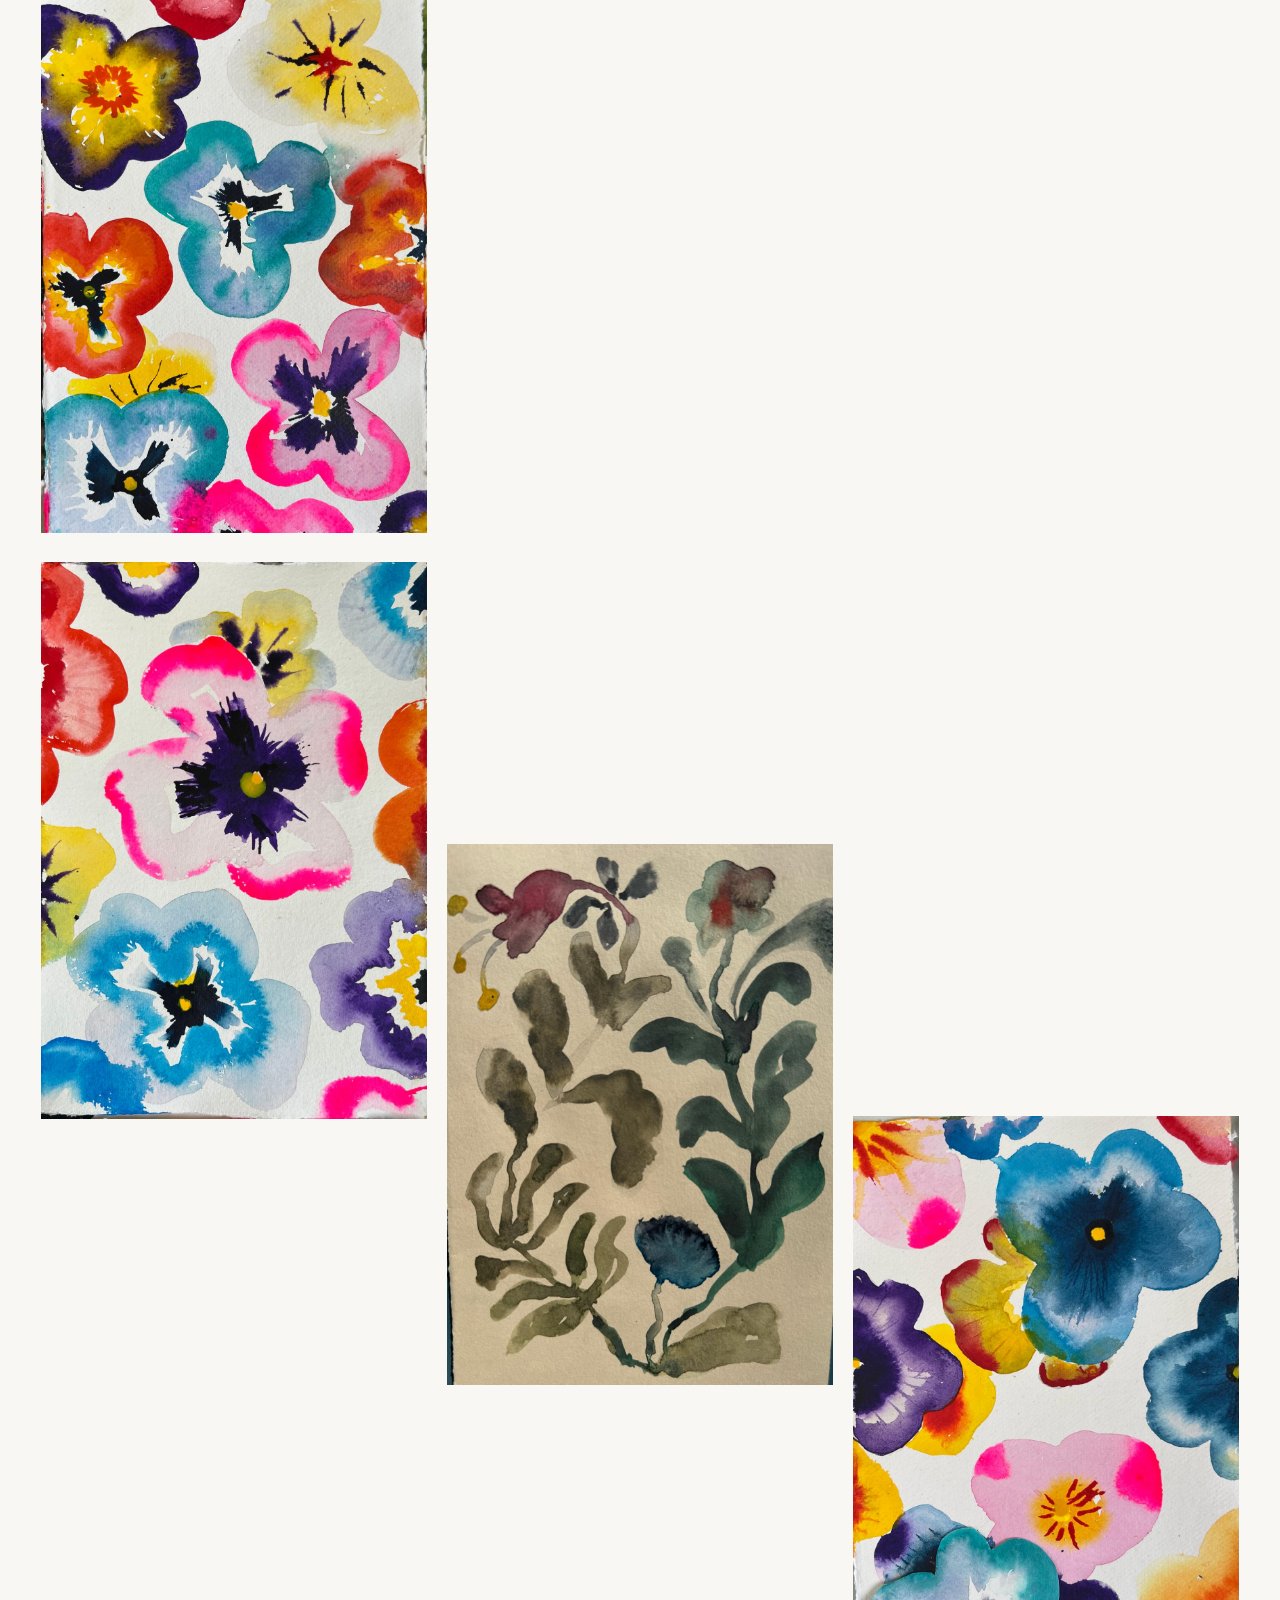
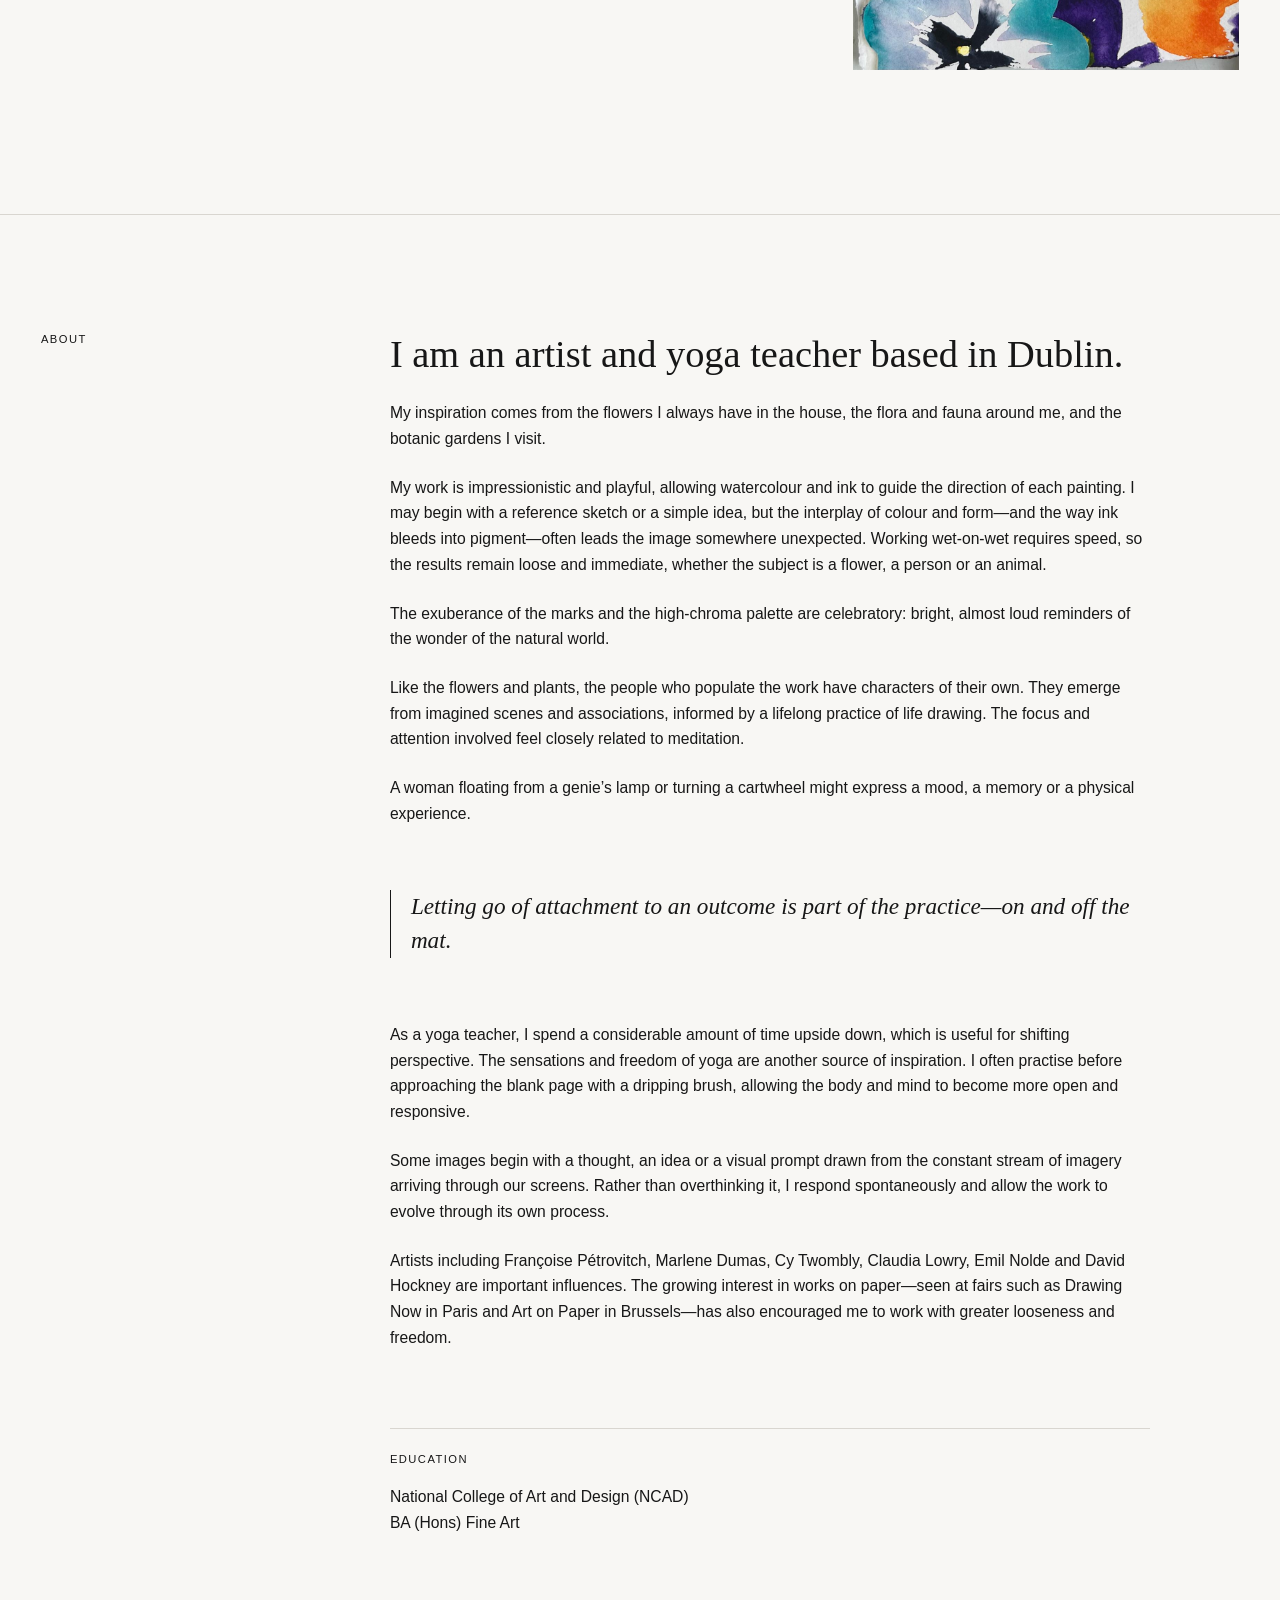
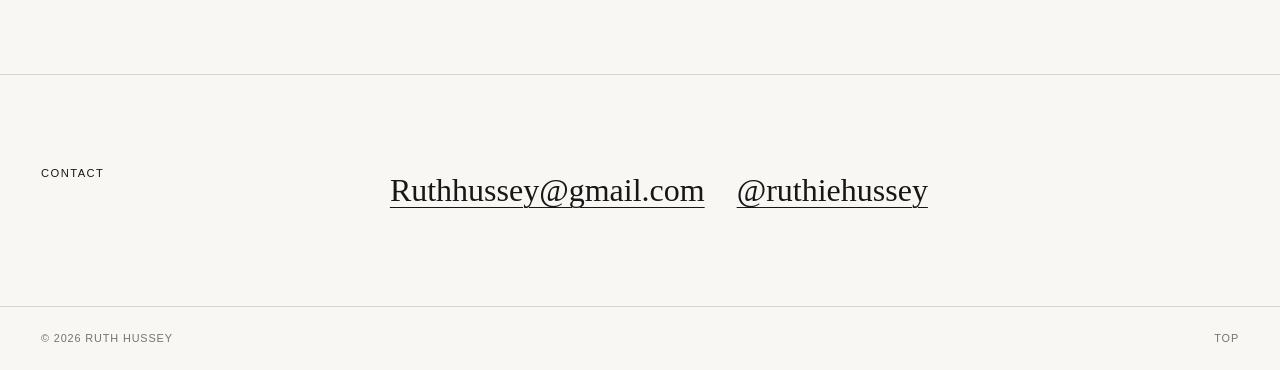
==== commit 8f95eb5f: "updates" ====
--- a/index.html
+++ b/index.html
@@ -4,10 +4,7 @@
   <meta charset="utf-8">
   <meta name="viewport" content="width=device-width, initial-scale=1">
   <meta name="description" content="Ruth Hussey is a Dublin-based artist working in watercolour and ink.">
-  <meta name="theme-color" content="#f7f0e8">
-  <meta property="og:title" content="Ruth Hussey — Artist">
-  <meta property="og:description" content="Watercolour and ink paintings inspired by flowers, figures and the natural world.">
-  <meta property="og:type" content="website">
+  <meta name="theme-color" content="#f8f7f4">
   <title>Ruth Hussey — Artist</title>
   <link rel="icon" href="assets/favicon.svg" type="image/svg+xml">
   <link rel="stylesheet" href="styles.css">
@@ -16,135 +13,76 @@
   <script src="script.js" defer></script>
 </head>
 <body>
-  <a class="skip-link" href="#main">Skip to content</a>
+  <a class="skip-link" href="#work">Skip to work</a>
 
   <header class="site-header" id="top">
-    <a class="brand" href="#top" aria-label="Ruth Hussey home">
-      <span class="brand-name" data-site-name>Ruth Hussey</span>
-      <span class="brand-tag">Artist · Dublin</span>
-    </a>
-
-    <button class="menu-toggle" type="button" aria-expanded="false" aria-controls="site-nav">
-      <span></span><span></span>
-      <span class="sr-only">Open navigation</span>
-    </button>
-
-    <nav class="site-nav" id="site-nav" aria-label="Main navigation">
+    <a class="artist-name" href="#top" data-site-name>Ruth Hussey</a>
+    <nav aria-label="Main navigation">
       <a href="#work">Work</a>
       <a href="#about">About</a>
       <a href="#contact">Contact</a>
-      <a class="nav-social" data-instagram-link href="https://www.instagram.com/ruthiehussey/" target="_blank" rel="noreferrer">Instagram ↗</a>
     </nav>
   </header>
 
-  <main id="main">
-    <section class="hero" aria-labelledby="hero-title">
-      <div class="hero-copy reveal">
-        <p class="eyebrow">Watercolour · Ink · Works on paper</p>
-        <h1 id="hero-title">Loose marks.<br>Wild colour.<br>Living things.</h1>
-        <p class="hero-intro">Paintings that begin with flowers, figures and animals—then follow the colour somewhere unexpected.</p>
-        <a class="text-link" href="#work">Explore the work <span aria-hidden="true">↓</span></a>
+  <main>
+    <section class="work" id="work" aria-label="Selected work">
+      <div class="gallery" id="gallery"></div>
+    </section>
+
+    <section class="about" id="about" aria-labelledby="about-title">
+      <div class="section-label">
+        <h1 id="about-title">About</h1>
       </div>
 
-      <div class="hero-canvas reveal" aria-hidden="true">
-        <div class="hero-frame hero-frame-one"><img id="hero-image-one" src="images/paintings/placeholder-01.svg" alt=""></div>
-        <div class="hero-frame hero-frame-two"><img id="hero-image-two" src="images/paintings/placeholder-02.svg" alt=""></div>
-        <div class="hero-dot hero-dot-one"></div>
-        <div class="hero-dot hero-dot-two"></div>
-        <svg class="hero-line" viewBox="0 0 500 500" fill="none">
-          <path d="M84 434C161 374 116 286 225 246C333 205 294 115 420 58" stroke="currentColor" stroke-width="3" stroke-linecap="round"/>
-          <path d="M223 248C184 224 159 194 155 156" stroke="currentColor" stroke-width="3" stroke-linecap="round"/>
-          <path d="M222 247C269 237 306 213 325 174" stroke="currentColor" stroke-width="3" stroke-linecap="round"/>
-        </svg>
+      <div class="statement">
+        <p class="statement-opening">I am an artist and yoga teacher based in Dublin.</p>
+
+        <p>My inspiration comes from the flowers I always have in the house, the flora and fauna around me, and the botanic gardens I visit.</p>
+
+        <p>My work is impressionistic and playful, allowing watercolour and ink to guide the direction of each painting. I may begin with a reference sketch or a simple idea, but the interplay of colour and form—and the way ink bleeds into pigment—often leads the image somewhere unexpected. Working wet-on-wet requires speed, so the results remain loose and immediate, whether the subject is a flower, a person or an animal.</p>
+
+        <p>The exuberance of the marks and the high-chroma palette are celebratory: bright, almost loud reminders of the wonder of the natural world.</p>
+
+        <p>Like the flowers and plants, the people who populate the work have characters of their own. They emerge from imagined scenes and associations, informed by a lifelong practice of life drawing. The focus and attention involved feel closely related to meditation.</p>
+
+        <p>A woman floating from a genie’s lamp or turning a cartwheel might express a mood, a memory or a physical experience.</p>
+
+        <blockquote>Letting go of attachment to an outcome is part of the practice—on and off the mat.</blockquote>
+
+        <p>As a yoga teacher, I spend a considerable amount of time upside down, which is useful for shifting perspective. The sensations and freedom of yoga are another source of inspiration. I often practise before approaching the blank page with a dripping brush, allowing the body and mind to become more open and responsive.</p>
+
+        <p>Some images begin with a thought, an idea or a visual prompt drawn from the constant stream of imagery arriving through our screens. Rather than overthinking it, I respond spontaneously and allow the work to evolve through its own process.</p>
+
+        <p>Artists including Françoise Pétrovitch, Marlene Dumas, Cy Twombly, Claudia Lowry, Emil Nolde and David Hockney are important influences. The growing interest in works on paper—seen at fairs such as Drawing Now in Paris and Art on Paper in Brussels—has also encouraged me to work with greater looseness and freedom.</p>
+
+        <div class="education">
+          <h2>Education</h2>
+          <p>National College of Art and Design (NCAD)<br>BA (Hons) Fine Art</p>
+        </div>
       </div>
     </section>
 
-    <section class="work-section" id="work" aria-labelledby="work-title">
-      <div class="section-heading reveal">
-        <div>
-          <p class="eyebrow">Selected work</p>
-          <h2 id="work-title">A garden of paintings</h2>
-        </div>
-        <p>Click any work to view it closely. Titles are generated from image filenames and can be edited in <code>artworks.js</code>.</p>
-      </div>
-
-      <div class="filter-row reveal" id="filter-row" aria-label="Filter artworks"></div>
-      <div class="gallery" id="gallery" aria-live="polite"></div>
-      <p class="gallery-empty" id="gallery-empty" hidden>No works are currently listed in this category.</p>
-    </section>
-
-    <section class="statement-band" aria-label="Artist quote">
-      <p class="reveal">“Letting go of attachment to an outcome is part of the practice—on and off the mat.”</p>
-    </section>
-
-    <section class="about-section" id="about" aria-labelledby="about-title">
-      <div class="about-heading reveal">
-        <p class="eyebrow">About</p>
-        <h2 id="about-title">Artist statement</h2>
-      </div>
-
-      <div class="about-grid">
-        <div class="about-lead reveal">
-          <p>I am an artist and yoga teacher based in Dublin.</p>
-          <p>My inspiration comes from the flowers I always have in the house, the flora and fauna around me, and the botanic gardens I visit.</p>
-        </div>
-
-        <div class="statement-copy reveal">
-          <p>My work is impressionistic and playful, allowing watercolour and ink to guide the direction of each painting. I may begin with a reference sketch or a simple idea, but the interplay of colour and form—and the way ink bleeds into pigment—often leads the image somewhere unexpected. Working wet-on-wet requires speed, so the results remain loose and immediate, whether the subject is a flower, a person or an animal.</p>
-
-          <p>The exuberance of the marks and the high-chroma palette are celebratory: bright, almost loud reminders of the wonder of the natural world.</p>
-
-          <p>Like the flowers and plants, the people who populate the work have characters of their own. They emerge from imagined scenes and associations, informed by a lifelong practice of life drawing. The focus and attention involved feel closely related to meditation.</p>
-
-          <p>A woman floating from a genie’s lamp or turning a cartwheel might express a mood, a memory or a physical experience.</p>
-
-          <p>As a yoga teacher, I spend a considerable amount of time upside down, which is useful for shifting perspective. The sensations and freedom of yoga are another source of inspiration. I often practise before approaching the blank page with a dripping brush, allowing the body and mind to become more open and responsive.</p>
-
-          <p>Some images begin with a thought, an idea or a visual prompt drawn from the constant stream of imagery arriving through our screens. Rather than overthinking it, I respond spontaneously and allow the work to evolve through its own process.</p>
-
-          <p>Artists including Françoise Pétrovitch, Marlene Dumas, Cy Twombly, Claudia Lowry, Emil Nolde and David Hockney are important influences. The growing interest in works on paper—seen at fairs such as Drawing Now in Paris and Art on Paper in Brussels—has also encouraged me to work with greater looseness and freedom.</p>
-        </div>
-      </div>
-
-      <div class="education-card reveal">
-        <p class="eyebrow">Education</p>
-        <p><strong>National College of Art and Design (NCAD)</strong><br>BA (Hons) Fine Art</p>
-      </div>
-    </section>
-
-    <section class="contact-section" id="contact" aria-labelledby="contact-title">
-      <div class="contact-flower" aria-hidden="true">
-        <span></span><span></span><span></span><span></span><span></span><i></i>
-      </div>
-      <div class="contact-content reveal">
-        <p class="eyebrow">Contact</p>
-        <h2 id="contact-title">Say hello, ask about a work, or arrange a studio visit.</h2>
-        <div class="contact-links">
-          <a data-email-link href="mailto:Ruthhussey@gmail.com">Ruthhussey@gmail.com</a>
-          <a data-instagram-link href="https://www.instagram.com/ruthiehussey/" target="_blank" rel="noreferrer">Instagram ↗</a>
-        </div>
+    <section class="contact" id="contact" aria-labelledby="contact-title">
+      <h2 id="contact-title">Contact</h2>
+      <div class="contact-links">
+        <a data-email-link href="mailto:Ruthhussey@gmail.com">Ruthhussey@gmail.com</a>
+        <a data-instagram-link href="https://www.instagram.com/ruthiehussey/" target="_blank" rel="noreferrer">Instagram</a>
       </div>
     </section>
   </main>
 
   <footer class="site-footer">
     <p>© <span id="current-year"></span> <span data-site-name>Ruth Hussey</span></p>
-    <a href="#top">Back to top ↑</a>
+    <a href="#top">Top</a>
   </footer>
 
-  <dialog class="lightbox" id="lightbox">
-    <button class="lightbox-close" type="button" aria-label="Close artwork">×</button>
+  <dialog class="lightbox" id="lightbox" aria-label="Artwork viewer">
+    <button class="lightbox-close" type="button" aria-label="Close artwork">Close</button>
     <button class="lightbox-nav lightbox-prev" type="button" aria-label="Previous artwork">←</button>
-    <figure>
-      <img id="lightbox-image" src="" alt="">
-      <figcaption>
-        <span id="lightbox-title"></span>
-        <small id="lightbox-meta"></small>
-      </figcaption>
-    </figure>
+    <img id="lightbox-image" src="" alt="">
     <button class="lightbox-nav lightbox-next" type="button" aria-label="Next artwork">→</button>
   </dialog>
 
-  <noscript>This website needs JavaScript enabled to display the artwork gallery.</noscript>
+  <noscript>The artwork gallery requires JavaScript.</noscript>
 </body>
 </html>
--- a/styles.css
+++ b/styles.css
@@ -1,368 +1,219 @@
 :root {
-  --paper: #f7f0e8;
-  --paper-light: #fffaf4;
-  --ink: #1f1d1a;
-  --muted: #6d655e;
-  --pink: #f04882;
-  --coral: #ff735a;
-  --yellow: #ffc93d;
-  --blue: #3b66e3;
-  --green: #84a83e;
-  --lilac: #c7a5e8;
-  --line: rgba(31, 29, 26, 0.17);
+  --background: #f8f7f4;
+  --text: #171717;
+  --muted: #77736d;
+  --line: #d9d6d0;
+  --page-edge: clamp(1.1rem, 3.2vw, 3.5rem);
   --serif: Georgia, "Times New Roman", serif;
-  --sans: "Helvetica Neue", Helvetica, Arial, sans-serif;
-  --pad: clamp(1.25rem, 4vw, 4.5rem);
-}
-
-* { box-sizing: border-box; }
-html { scroll-behavior: smooth; }
+  --sans: Arial, Helvetica, sans-serif;
+}
+
+* {
+  box-sizing: border-box;
+}
+
+html {
+  scroll-behavior: smooth;
+}
+
 body {
   margin: 0;
-  background: var(--paper);
-  color: var(--ink);
+  background: var(--background);
+  color: var(--text);
   font-family: var(--sans);
-  line-height: 1.5;
-  overflow-x: hidden;
-}
-body.is-locked { overflow: hidden; }
-img { display: block; max-width: 100%; }
-a { color: inherit; }
-button { font: inherit; }
-code { font-size: 0.88em; }
+  line-height: 1.65;
+}
+
+body.is-locked {
+  overflow: hidden;
+}
+
+img {
+  display: block;
+  max-width: 100%;
+}
+
+a {
+  color: inherit;
+}
+
+button {
+  font: inherit;
+}
 
 .skip-link {
   position: fixed;
   top: 0.75rem;
   left: 0.75rem;
   z-index: 1000;
-  padding: 0.65rem 0.9rem;
-  background: var(--ink);
+  padding: 0.6rem 0.8rem;
+  background: var(--text);
   color: white;
   transform: translateY(-180%);
 }
-.skip-link:focus { transform: translateY(0); }
-.sr-only {
-  position: absolute;
-  width: 1px;
-  height: 1px;
-  padding: 0;
-  margin: -1px;
-  overflow: hidden;
-  clip: rect(0, 0, 0, 0);
-  white-space: nowrap;
-  border: 0;
+
+.skip-link:focus {
+  transform: translateY(0);
 }
 
 .site-header {
-  position: relative;
-  z-index: 100;
   display: flex;
+  align-items: baseline;
   justify-content: space-between;
-  align-items: center;
-  min-height: 98px;
-  padding: 1rem var(--pad);
+  gap: 2rem;
+  padding: 1.55rem var(--page-edge) 1.4rem;
   border-bottom: 1px solid var(--line);
-  background: rgba(247, 240, 232, 0.91);
-  backdrop-filter: blur(14px);
-}
-.brand { text-decoration: none; display: grid; gap: 0.08rem; }
-.brand-name {
+}
+
+.artist-name {
   font-family: var(--serif);
-  font-size: clamp(1.65rem, 2.5vw, 2.35rem);
+  font-size: clamp(1.45rem, 2.2vw, 2rem);
   line-height: 1;
-}
-.brand-tag {
+  text-decoration: none;
+}
+
+.site-header nav {
+  display: flex;
+  gap: clamp(1rem, 2.5vw, 2.2rem);
+}
+
+.site-header nav a {
   color: var(--muted);
-  font-size: 0.66rem;
-  letter-spacing: 0.18em;
+  font-size: 0.72rem;
+  letter-spacing: 0.1em;
+  text-decoration: none;
   text-transform: uppercase;
 }
-.site-nav { display: flex; align-items: center; gap: clamp(1rem, 2.5vw, 2.4rem); }
-.site-nav a {
-  position: relative;
-  text-decoration: none;
-  font-size: 0.78rem;
-  text-transform: uppercase;
-  letter-spacing: 0.13em;
-}
-.site-nav a::after {
-  content: "";
-  position: absolute;
-  left: 0;
-  right: 100%;
-  bottom: -0.35rem;
-  height: 2px;
-  background: var(--pink);
-  transition: right 180ms ease;
-}
-.site-nav a:hover::after,
-.site-nav a:focus-visible::after { right: 0; }
-.nav-social { color: var(--blue); }
-.menu-toggle { display: none; }
-
-.hero {
-  min-height: calc(100vh - 98px);
-  display: grid;
-  grid-template-columns: minmax(0, 0.95fr) minmax(420px, 1.05fr);
-  align-items: center;
-  gap: clamp(2rem, 6vw, 7rem);
-  padding: clamp(3rem, 7vw, 7rem) var(--pad);
-  overflow: hidden;
-}
-.hero-copy { position: relative; z-index: 2; max-width: 660px; }
-.eyebrow {
-  margin: 0 0 1.2rem;
-  font-size: 0.7rem;
-  font-weight: 700;
-  letter-spacing: 0.19em;
-  text-transform: uppercase;
-  color: var(--blue);
-}
-.hero h1,
-.section-heading h2,
-.about-heading h2,
-.contact-content h2 {
-  margin: 0;
-  font-family: var(--serif);
-  font-weight: 400;
-  letter-spacing: -0.045em;
-}
-.hero h1 {
-  font-size: clamp(4.2rem, 8vw, 9rem);
-  line-height: 0.82;
-}
-.hero-intro {
-  max-width: 510px;
-  margin: 2rem 0 1.8rem;
-  color: var(--muted);
-  font-size: clamp(1rem, 1.3vw, 1.22rem);
-}
-.text-link {
-  display: inline-flex;
-  align-items: center;
-  gap: 0.8rem;
-  padding-bottom: 0.35rem;
-  border-bottom: 1px solid currentColor;
-  text-decoration: none;
-  font-size: 0.75rem;
-  font-weight: 700;
-  letter-spacing: 0.14em;
-  text-transform: uppercase;
-}
-.text-link span { transition: transform 180ms ease; }
-.text-link:hover span { transform: translateY(0.25rem); }
-
-.hero-canvas { position: relative; min-height: min(670px, 72vh); }
-.hero-frame {
-  position: absolute;
-  overflow: hidden;
-  background: var(--paper-light);
-  box-shadow: 0 24px 65px rgba(76, 45, 37, 0.16);
-}
-.hero-frame img { width: 100%; height: 100%; object-fit: cover; }
-.hero-frame-one {
-  inset: 0 12% 14% 4%;
-  transform: rotate(-2.3deg);
-}
-.hero-frame-two {
-  width: 42%;
-  height: 48%;
-  right: -4%;
-  bottom: 1%;
-  border: 11px solid var(--paper-light);
-  transform: rotate(5deg);
-}
-.hero-dot { position: absolute; border-radius: 50%; filter: saturate(1.1); }
-.hero-dot-one { width: 130px; aspect-ratio: 1; top: -2%; right: -2%; background: var(--yellow); }
-.hero-dot-two { width: 68px; aspect-ratio: 1; bottom: 3%; left: -2%; background: var(--pink); }
-.hero-line {
-  position: absolute;
-  z-index: 4;
-  width: 55%;
-  right: -8%;
-  top: -5%;
-  color: var(--ink);
-  transform: rotate(11deg);
-  pointer-events: none;
-}
-
-.work-section { padding: clamp(5rem, 9vw, 9rem) var(--pad); background: var(--paper-light); }
-.section-heading {
-  display: grid;
-  grid-template-columns: 1.3fr 0.7fr;
-  align-items: end;
-  gap: 2rem;
-  margin-bottom: 3rem;
-}
-.section-heading h2,
-.about-heading h2 { font-size: clamp(3.3rem, 6vw, 6.7rem); line-height: 0.94; }
-.section-heading > p {
-  max-width: 440px;
-  justify-self: end;
-  margin: 0;
-  color: var(--muted);
-}
-.filter-row { display: flex; flex-wrap: wrap; gap: 0.6rem; margin-bottom: 2rem; }
-.filter-button {
-  border: 1px solid var(--ink);
-  border-radius: 999px;
-  padding: 0.55rem 1rem;
-  background: transparent;
-  cursor: pointer;
-  font-size: 0.68rem;
-  letter-spacing: 0.12em;
-  text-transform: uppercase;
-  transition: 150ms ease;
-}
-.filter-button:hover,
-.filter-button.is-active { background: var(--ink); color: white; }
+
+.site-header nav a:hover,
+.site-header nav a:focus-visible {
+  color: var(--text);
+}
+
+.work {
+  padding: clamp(1.2rem, 3vw, 3rem) var(--page-edge) clamp(5rem, 9vw, 9rem);
+}
+
 .gallery {
-  column-count: 3;
-  column-gap: clamp(0.9rem, 2vw, 1.7rem);
-}
-.artwork-card {
+  columns: 3;
+  column-gap: clamp(0.8rem, 1.6vw, 1.5rem);
+}
+
+.artwork {
   display: inline-block;
   width: 100%;
-  margin: 0 0 clamp(1.8rem, 3vw, 3rem);
+  margin: 0 0 clamp(0.8rem, 1.6vw, 1.5rem);
   break-inside: avoid;
 }
-.artwork-button {
+
+.artwork button {
   display: block;
   width: 100%;
   padding: 0;
   border: 0;
-  background: none;
-  color: inherit;
-  text-align: left;
+  background: transparent;
   cursor: zoom-in;
 }
-.artwork-image-wrap { position: relative; overflow: hidden; background: #ece5dc; }
-.artwork-image-wrap::after {
-  content: "View";
-  position: absolute;
-  inset: auto 0 0;
-  padding: 1rem;
-  background: linear-gradient(transparent, rgba(0,0,0,.54));
-  color: white;
-  font-size: 0.66rem;
-  letter-spacing: 0.16em;
-  text-align: right;
-  text-transform: uppercase;
-  transform: translateY(100%);
-  transition: transform 220ms ease;
-}
-.artwork-button:hover .artwork-image-wrap::after,
-.artwork-button:focus-visible .artwork-image-wrap::after { transform: translateY(0); }
-.artwork-image {
+
+.artwork img {
   width: 100%;
   height: auto;
-  transform: scale(1.001);
-  transition: transform 500ms cubic-bezier(.2,.6,.2,1);
-}
-.artwork-button:hover .artwork-image { transform: scale(1.028); }
-.artwork-caption { display: flex; justify-content: space-between; gap: 1rem; padding-top: 0.8rem; }
-.artwork-title { font-family: var(--serif); font-size: 1.22rem; }
-.artwork-meta { color: var(--muted); font-size: 0.7rem; text-align: right; }
-.gallery-empty { color: var(--muted); }
-
-.statement-band {
-  padding: clamp(5rem, 10vw, 10rem) var(--pad);
-  background: var(--blue);
-  color: white;
-  overflow: hidden;
-}
-.statement-band p {
-  max-width: 1150px;
-  margin: 0 auto;
+}
+
+.about {
+  display: grid;
+  grid-template-columns: minmax(120px, 0.45fr) minmax(0, 1.55fr);
+  gap: clamp(2rem, 8vw, 9rem);
+  padding: clamp(5rem, 9vw, 9rem) var(--page-edge);
+  border-top: 1px solid var(--line);
+}
+
+.section-label h1,
+.contact h2,
+.education h2 {
+  margin: 0;
+  font-family: var(--sans);
+  font-size: 0.7rem;
+  font-weight: 400;
+  letter-spacing: 0.13em;
+  text-transform: uppercase;
+}
+
+.statement {
+  width: min(760px, 100%);
+}
+
+.statement p {
+  margin: 0 0 1.4rem;
+  font-size: clamp(0.98rem, 1.2vw, 1.08rem);
+}
+
+.statement-opening {
   font-family: var(--serif);
-  font-size: clamp(2.7rem, 6vw, 7.2rem);
-  line-height: 0.98;
-  letter-spacing: -0.04em;
-  text-align: center;
-}
-
-.about-section { padding: clamp(5rem, 10vw, 10rem) var(--pad); }
-.about-heading { margin-bottom: clamp(3rem, 6vw, 6rem); }
-.about-grid {
+  font-size: clamp(1.65rem, 3vw, 2.65rem) !important;
+  line-height: 1.25;
+}
+
+blockquote {
+  margin: clamp(2.5rem, 5vw, 4.5rem) 0;
+  padding-left: 1.25rem;
+  border-left: 1px solid var(--text);
+  font-family: var(--serif);
+  font-size: clamp(1.1rem, 2vw, 1.45rem);
+  font-style: italic;
+  line-height: 1.45;
+}
+
+.education {
+  margin-top: clamp(3rem, 6vw, 5rem);
+  padding-top: 1.3rem;
+  border-top: 1px solid var(--line);
+}
+
+.education p {
+  margin-top: 1rem;
+}
+
+.contact {
   display: grid;
-  grid-template-columns: 0.78fr 1.22fr;
-  gap: clamp(2.5rem, 8vw, 9rem);
-}
-.about-lead {
-  position: sticky;
-  top: 2rem;
-  align-self: start;
+  grid-template-columns: minmax(120px, 0.45fr) minmax(0, 1.55fr);
+  gap: clamp(2rem, 8vw, 9rem);
+  padding: clamp(4rem, 7vw, 7rem) var(--page-edge);
+  border-top: 1px solid var(--line);
+}
+
+.contact-links {
+  display: flex;
+  flex-wrap: wrap;
+  gap: 0.6rem 2rem;
+}
+
+.contact-links a {
   font-family: var(--serif);
-  font-size: clamp(1.8rem, 3.2vw, 3.5rem);
-  line-height: 1.08;
-  letter-spacing: -0.025em;
-}
-.about-lead p { margin: 0 0 1.3rem; }
-.statement-copy { max-width: 760px; }
-.statement-copy p { margin: 0 0 1.5rem; font-size: clamp(1rem, 1.25vw, 1.18rem); }
-.statement-copy p:first-child::first-letter {
-  float: left;
-  margin: 0.05em 0.12em 0 0;
-  color: var(--pink);
-  font-family: var(--serif);
-  font-size: 4.7em;
-  line-height: 0.72;
-}
-.education-card {
-  width: min(720px, 100%);
-  margin: clamp(4rem, 8vw, 8rem) 0 0 auto;
-  padding: clamp(1.8rem, 4vw, 3.5rem);
-  border: 1px solid var(--ink);
-  background: var(--yellow);
-  transform: rotate(-1deg);
-}
-.education-card p:last-child { margin: 0; font-family: var(--serif); font-size: clamp(1.5rem, 2.3vw, 2.7rem); line-height: 1.14; }
-
-.contact-section {
-  position: relative;
-  min-height: 70vh;
-  display: grid;
-  place-items: center;
-  padding: clamp(5rem, 10vw, 10rem) var(--pad);
-  background: var(--pink);
-  color: #180f14;
-  overflow: hidden;
-}
-.contact-content { position: relative; z-index: 2; max-width: 1000px; text-align: center; }
-.contact-content .eyebrow { color: inherit; }
-.contact-content h2 { font-size: clamp(3rem, 6.5vw, 7.5rem); line-height: 0.93; }
-.contact-links { display: flex; justify-content: center; flex-wrap: wrap; gap: 1rem 2rem; margin-top: 2.8rem; }
-.contact-links a {
-  padding-bottom: 0.22rem;
-  border-bottom: 2px solid currentColor;
-  font-weight: 700;
-  text-decoration: none;
-}
-.contact-flower { position: absolute; width: min(52vw, 620px); aspect-ratio: 1; right: -12%; top: -20%; opacity: .9; }
-.contact-flower span,
-.contact-flower i { position: absolute; border-radius: 50%; }
-.contact-flower span { width: 44%; height: 44%; background: var(--coral); }
-.contact-flower span:nth-child(1) { left: 28%; top: 0; }
-.contact-flower span:nth-child(2) { right: 0; top: 27%; }
-.contact-flower span:nth-child(3) { right: 12%; bottom: 0; }
-.contact-flower span:nth-child(4) { left: 10%; bottom: 0; }
-.contact-flower span:nth-child(5) { left: 0; top: 27%; }
-.contact-flower i { width: 33%; height: 33%; left: 33.5%; top: 33.5%; background: var(--yellow); }
+  font-size: clamp(1.25rem, 2.5vw, 2.1rem);
+  text-underline-offset: 0.18em;
+  text-decoration-thickness: 1px;
+}
 
 .site-footer {
   display: flex;
   justify-content: space-between;
   gap: 1rem;
-  padding: 1.25rem var(--pad);
-  background: var(--ink);
-  color: white;
-  font-size: 0.75rem;
+  padding: 1.4rem var(--page-edge);
+  border-top: 1px solid var(--line);
+  color: var(--muted);
+  font-size: 0.68rem;
   letter-spacing: 0.08em;
   text-transform: uppercase;
 }
-.site-footer p { margin: 0; }
-.site-footer a { text-decoration: none; }
+
+.site-footer p {
+  margin: 0;
+}
+
+.site-footer a {
+  text-decoration: none;
+}
 
 .lightbox {
   width: 100vw;
@@ -370,93 +221,112 @@
   height: 100vh;
   max-height: none;
   margin: 0;
-  padding: 2rem clamp(1rem, 4vw, 4rem);
+  padding: 2rem clamp(0.8rem, 3vw, 3rem);
   border: 0;
-  background: rgba(20, 18, 17, 0.96);
-  color: white;
+  background: rgba(248, 247, 244, 0.98);
+  color: var(--text);
   overflow: hidden;
 }
-.lightbox::backdrop { background: rgba(20, 18, 17, .75); }
-.lightbox[open] { display: grid; grid-template-columns: auto 1fr auto; align-items: center; }
-.lightbox figure { height: 100%; min-width: 0; margin: 0; display: grid; grid-template-rows: 1fr auto; place-items: center; gap: 0.8rem; }
-.lightbox img { max-width: 100%; max-height: calc(100vh - 8rem); object-fit: contain; }
-.lightbox figcaption { width: 100%; display: flex; justify-content: center; flex-wrap: wrap; gap: 0.4rem 1rem; text-align: center; }
-.lightbox figcaption span { font-family: var(--serif); font-size: 1.15rem; }
-.lightbox figcaption small { color: #cfc7c0; }
+
+.lightbox::backdrop {
+  background: rgba(248, 247, 244, 0.96);
+}
+
+.lightbox[open] {
+  display: grid;
+  grid-template-columns: 3rem minmax(0, 1fr) 3rem;
+  align-items: center;
+}
+
+.lightbox img {
+  justify-self: center;
+  max-width: 100%;
+  max-height: calc(100vh - 4rem);
+  object-fit: contain;
+}
+
 .lightbox-close,
 .lightbox-nav {
   border: 0;
   background: transparent;
-  color: white;
+  color: var(--text);
   cursor: pointer;
 }
-.lightbox-close { position: fixed; z-index: 3; top: 1rem; right: 1.3rem; font-size: 2.5rem; line-height: 1; }
-.lightbox-nav { padding: 1rem; font-size: 2rem; }
-
-.reveal { opacity: 0; transform: translateY(22px); transition: opacity 650ms ease, transform 650ms ease; }
-.reveal.is-visible { opacity: 1; transform: translateY(0); }
-
-@media (max-width: 980px) {
-  .hero { grid-template-columns: 1fr; min-height: auto; }
-  .hero-copy { padding-top: 2rem; }
-  .hero-canvas { min-height: 620px; }
-  .gallery { column-count: 2; }
-  .about-grid { grid-template-columns: 1fr; }
-  .about-lead { position: static; max-width: 760px; }
-}
-
-@media (max-width: 700px) {
-  .site-header { min-height: 78px; }
-  .menu-toggle {
-    display: grid;
-    gap: 6px;
-    padding: 0.8rem 0;
-    border: 0;
-    background: none;
-    cursor: pointer;
-  }
-  .menu-toggle span:not(.sr-only) { display: block; width: 28px; height: 2px; background: var(--ink); transition: 180ms ease; }
-  .menu-toggle[aria-expanded="true"] span:first-child { transform: translateY(4px) rotate(45deg); }
-  .menu-toggle[aria-expanded="true"] span:nth-child(2) { transform: translateY(-4px) rotate(-45deg); }
-  .site-nav {
-    position: absolute;
-    top: 100%;
+
+.lightbox-close {
+  position: fixed;
+  top: 1rem;
+  right: 1.25rem;
+  z-index: 2;
+  padding: 0.5rem;
+  font-size: 0.68rem;
+  letter-spacing: 0.1em;
+  text-transform: uppercase;
+}
+
+.lightbox-nav {
+  padding: 0.75rem;
+  font-size: 1.4rem;
+}
+
+@media (max-width: 900px) {
+  .gallery {
+    columns: 2;
+  }
+}
+
+@media (max-width: 620px) {
+  .site-header {
+    align-items: flex-start;
+    flex-direction: column;
+    gap: 1rem;
+  }
+
+  .site-header nav {
+    width: 100%;
+    justify-content: space-between;
+  }
+
+  .gallery {
+    columns: 1;
+  }
+
+  .about,
+  .contact {
+    grid-template-columns: 1fr;
+    gap: 2rem;
+  }
+
+  .lightbox {
+    padding: 3.5rem 0.5rem 1rem;
+  }
+
+  .lightbox[open] {
+    grid-template-columns: 1fr;
+  }
+
+  .lightbox-nav {
+    position: fixed;
+    top: 50%;
+    z-index: 2;
+    background: rgba(248, 247, 244, 0.8);
+  }
+
+  .lightbox-prev {
     left: 0;
+  }
+
+  .lightbox-next {
     right: 0;
-    display: none;
-    align-items: stretch;
+  }
+
+  .site-footer {
     flex-direction: column;
-    gap: 0;
-    padding: 0 var(--pad) 1rem;
-    background: var(--paper);
-    border-bottom: 1px solid var(--line);
-  }
-  .site-nav.is-open { display: flex; }
-  .site-nav a { padding: 1rem 0; border-bottom: 1px solid var(--line); }
-  .site-nav a::after { display: none; }
-  .hero { padding-top: 3rem; }
-  .hero h1 { font-size: clamp(3.65rem, 18vw, 5.8rem); }
-  .hero-canvas { min-height: 440px; }
-  .hero-frame-one { inset: 0 9% 8% 0; }
-  .hero-frame-two { width: 41%; height: 43%; right: -2%; }
-  .hero-dot-one { width: 78px; }
-  .hero-dot-two { width: 48px; }
-  .section-heading { grid-template-columns: 1fr; align-items: start; }
-  .section-heading > p { justify-self: start; }
-  .gallery { column-count: 1; }
-  .about-lead { font-size: 2rem; }
-  .contact-section { min-height: 75vh; }
-  .contact-flower { width: 90vw; right: -35%; top: -7%; opacity: .55; }
-  .site-footer { flex-direction: column; }
-  .lightbox { padding: 3.5rem 0.75rem 1rem; }
-  .lightbox[open] { grid-template-columns: 1fr; }
-  .lightbox-nav { position: fixed; z-index: 2; top: 50%; padding: 0.7rem; background: rgba(0,0,0,.35); }
-  .lightbox-prev { left: 0; }
-  .lightbox-next { right: 0; }
+  }
 }
 
 @media (prefers-reduced-motion: reduce) {
-  html { scroll-behavior: auto; }
-  *, *::before, *::after { animation-duration: .01ms !important; transition-duration: .01ms !important; }
-  .reveal { opacity: 1; transform: none; }
-}
+  html {
+    scroll-behavior: auto;
+  }
+}
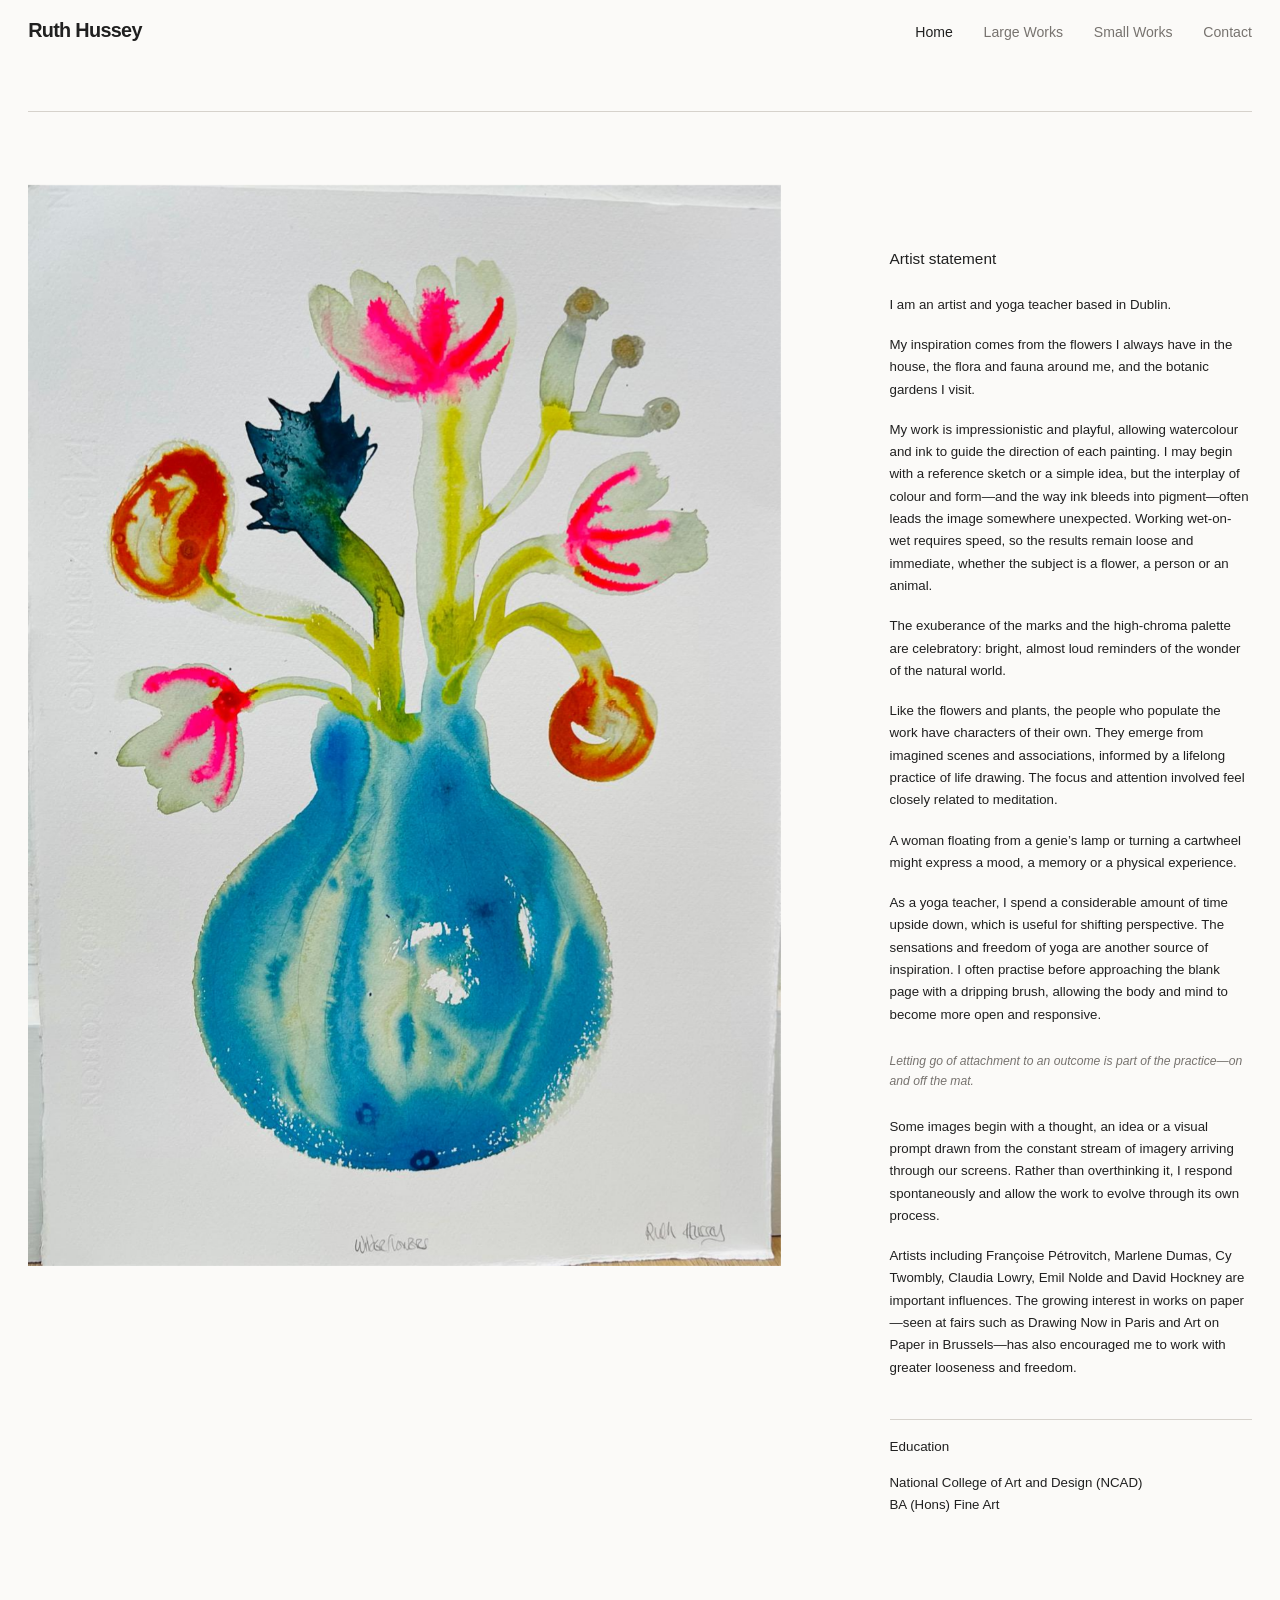
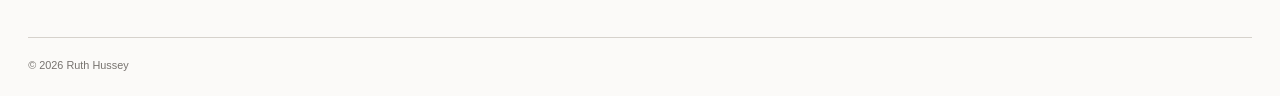
==== commit 57b90879: "luke sux" ====
--- a/index.html
+++ b/index.html
@@ -4,38 +4,38 @@
   <meta charset="utf-8">
   <meta name="viewport" content="width=device-width, initial-scale=1">
   <meta name="description" content="Ruth Hussey is a Dublin-based artist working in watercolour and ink.">
-  <meta name="theme-color" content="#f8f7f4">
+  <meta name="theme-color" content="#fbfaf8">
   <title>Ruth Hussey — Artist</title>
   <link rel="icon" href="assets/favicon.svg" type="image/svg+xml">
   <link rel="stylesheet" href="styles.css">
   <script src="site-config.js" defer></script>
+  <script src="gallery-data.js" defer></script>
   <script src="artworks.js" defer></script>
   <script src="script.js" defer></script>
 </head>
-<body>
-  <a class="skip-link" href="#work">Skip to work</a>
+<body data-page="home">
+  <a class="skip-link" href="#main-content">Skip to content</a>
 
-  <header class="site-header" id="top">
-    <a class="artist-name" href="#top" data-site-name>Ruth Hussey</a>
+  <header class="site-header">
+    <a class="artist-name" href="index.html" data-site-name>Ruth Hussey</a>
     <nav aria-label="Main navigation">
-      <a href="#work">Work</a>
-      <a href="#about">About</a>
-      <a href="#contact">Contact</a>
+      <a href="index.html" data-nav="home">Home</a>
+      <a href="large-works.html" data-nav="large">Large Works</a>
+      <a href="small-works.html" data-nav="small">Small Works</a>
+      <a href="contact.html" data-nav="contact">Contact</a>
     </nav>
   </header>
 
-  <main>
-    <section class="work" id="work" aria-label="Selected work">
-      <div class="gallery" id="gallery"></div>
-    </section>
+  <main id="main-content" class="home-main">
+    <section class="home-layout" aria-labelledby="statement-title">
+      <figure class="home-artwork">
+        <img id="home-image" src="" alt="Artwork by Ruth Hussey" hidden>
+      </figure>
 
-    <section class="about" id="about" aria-labelledby="about-title">
-      <div class="section-label">
-        <h1 id="about-title">About</h1>
-      </div>
+      <article class="artist-statement">
+        <h1 id="statement-title">Artist statement</h1>
 
-      <div class="statement">
-        <p class="statement-opening">I am an artist and yoga teacher based in Dublin.</p>
+        <p>I am an artist and yoga teacher based in Dublin.</p>
 
         <p>My inspiration comes from the flowers I always have in the house, the flora and fauna around me, and the botanic gardens I visit.</p>
 
@@ -47,42 +47,24 @@
 
         <p>A woman floating from a genie’s lamp or turning a cartwheel might express a mood, a memory or a physical experience.</p>
 
+        <p>As a yoga teacher, I spend a considerable amount of time upside down, which is useful for shifting perspective. The sensations and freedom of yoga are another source of inspiration. I often practise before approaching the blank page with a dripping brush, allowing the body and mind to become more open and responsive.</p>
+
         <blockquote>Letting go of attachment to an outcome is part of the practice—on and off the mat.</blockquote>
-
-        <p>As a yoga teacher, I spend a considerable amount of time upside down, which is useful for shifting perspective. The sensations and freedom of yoga are another source of inspiration. I often practise before approaching the blank page with a dripping brush, allowing the body and mind to become more open and responsive.</p>
 
         <p>Some images begin with a thought, an idea or a visual prompt drawn from the constant stream of imagery arriving through our screens. Rather than overthinking it, I respond spontaneously and allow the work to evolve through its own process.</p>
 
         <p>Artists including Françoise Pétrovitch, Marlene Dumas, Cy Twombly, Claudia Lowry, Emil Nolde and David Hockney are important influences. The growing interest in works on paper—seen at fairs such as Drawing Now in Paris and Art on Paper in Brussels—has also encouraged me to work with greater looseness and freedom.</p>
 
-        <div class="education">
-          <h2>Education</h2>
+        <section class="education" aria-labelledby="education-title">
+          <h2 id="education-title">Education</h2>
           <p>National College of Art and Design (NCAD)<br>BA (Hons) Fine Art</p>
-        </div>
-      </div>
-    </section>
-
-    <section class="contact" id="contact" aria-labelledby="contact-title">
-      <h2 id="contact-title">Contact</h2>
-      <div class="contact-links">
-        <a data-email-link href="mailto:Ruthhussey@gmail.com">Ruthhussey@gmail.com</a>
-        <a data-instagram-link href="https://www.instagram.com/ruthiehussey/" target="_blank" rel="noreferrer">Instagram</a>
-      </div>
+        </section>
+      </article>
     </section>
   </main>
 
   <footer class="site-footer">
     <p>© <span id="current-year"></span> <span data-site-name>Ruth Hussey</span></p>
-    <a href="#top">Top</a>
   </footer>
-
-  <dialog class="lightbox" id="lightbox" aria-label="Artwork viewer">
-    <button class="lightbox-close" type="button" aria-label="Close artwork">Close</button>
-    <button class="lightbox-nav lightbox-prev" type="button" aria-label="Previous artwork">←</button>
-    <img id="lightbox-image" src="" alt="">
-    <button class="lightbox-nav lightbox-next" type="button" aria-label="Next artwork">→</button>
-  </dialog>
-
-  <noscript>The artwork gallery requires JavaScript.</noscript>
 </body>
 </html>
--- a/styles.css
+++ b/styles.css
@@ -1,11 +1,10 @@
 :root {
-  --background: #f8f7f4;
-  --text: #171717;
-  --muted: #77736d;
-  --line: #d9d6d0;
-  --page-edge: clamp(1.1rem, 3.2vw, 3.5rem);
-  --serif: Georgia, "Times New Roman", serif;
-  --sans: Arial, Helvetica, sans-serif;
+  --background: #fbfaf8;
+  --text: #202020;
+  --muted: #77736f;
+  --line: #d6d2cc;
+  --page-edge: clamp(1.5rem, 2.2vw, 2.75rem);
+  --sans: "Avenir Next", Avenir, "Century Gothic", Futura, Arial, sans-serif;
 }
 
 * {
@@ -17,11 +16,16 @@
 }
 
 body {
-  margin: 0;
+  min-height: 100vh;
+  margin: 0;
+  display: flex;
+  flex-direction: column;
   background: var(--background);
   color: var(--text);
   font-family: var(--sans);
+  font-size: 15px;
   line-height: 1.65;
+  -webkit-font-smoothing: antialiased;
 }
 
 body.is-locked {
@@ -46,9 +50,9 @@
   top: 0.75rem;
   left: 0.75rem;
   z-index: 1000;
-  padding: 0.6rem 0.8rem;
+  padding: 0.55rem 0.8rem;
   background: var(--text);
-  color: white;
+  color: #fff;
   transform: translateY(-180%);
 }
 
@@ -61,54 +65,156 @@
   align-items: baseline;
   justify-content: space-between;
   gap: 2rem;
-  padding: 1.55rem var(--page-edge) 1.4rem;
+  margin: 0 var(--page-edge);
+  padding: 1.3rem 0 clamp(3rem, 5.5vw, 5.2rem);
   border-bottom: 1px solid var(--line);
 }
 
 .artist-name {
-  font-family: var(--serif);
-  font-size: clamp(1.45rem, 2.2vw, 2rem);
+  flex: 0 0 auto;
+  font-size: clamp(1.15rem, 1.55vw, 1.45rem);
+  font-weight: 600;
+  letter-spacing: -0.035em;
   line-height: 1;
   text-decoration: none;
 }
 
 .site-header nav {
   display: flex;
-  gap: clamp(1rem, 2.5vw, 2.2rem);
+  flex-wrap: wrap;
+  justify-content: flex-end;
+  gap: clamp(1.15rem, 2.4vw, 2.35rem);
 }
 
 .site-header nav a {
   color: var(--muted);
-  font-size: 0.72rem;
-  letter-spacing: 0.1em;
+  font-size: 0.88rem;
+  line-height: 1;
   text-decoration: none;
-  text-transform: uppercase;
+  transition: color 140ms ease;
 }
 
 .site-header nav a:hover,
-.site-header nav a:focus-visible {
+.site-header nav a:focus-visible,
+.site-header nav a[aria-current="page"] {
   color: var(--text);
 }
 
-.work {
-  padding: clamp(1.2rem, 3vw, 3rem) var(--page-edge) clamp(5rem, 9vw, 9rem);
-}
-
-.gallery {
-  columns: 3;
-  column-gap: clamp(0.8rem, 1.6vw, 1.5rem);
+.home-main,
+.works-main,
+.contact-main {
+  flex: 1;
+  width: 100%;
+  padding-right: var(--page-edge);
+  padding-left: var(--page-edge);
+}
+
+.home-main {
+  padding-top: clamp(3.7rem, 5.7vw, 6.3rem);
+  padding-bottom: clamp(5rem, 8vw, 9rem);
+}
+
+.home-layout {
+  display: grid;
+  grid-template-columns: minmax(0, 1.62fr) minmax(260px, 0.78fr);
+  align-items: start;
+  gap: clamp(3.5rem, 8.5vw, 8.5rem);
+}
+
+.home-artwork {
+  position: sticky;
+  top: 2rem;
+  margin: 0;
+  min-height: 18rem;
+}
+
+.home-artwork:empty {
+  display: none;
+}
+
+.home-artwork img {
+  width: 100%;
+  height: auto;
+}
+
+.artist-statement {
+  width: min(100%, 35rem);
+  padding-top: clamp(2rem, 5vw, 4.2rem);
+}
+
+.artist-statement h1,
+.education h2,
+.page-title,
+.contact-layout h1 {
+  margin: 0;
+  font-size: 0.96rem;
+  font-weight: 400;
+  line-height: 1.3;
+}
+
+.artist-statement h1 {
+  margin-bottom: 1.55rem;
+}
+
+.artist-statement p {
+  margin: 0 0 1.12rem;
+  font-size: clamp(0.83rem, 0.9vw, 0.93rem);
+  line-height: 1.68;
+}
+
+.artist-statement blockquote {
+  margin: 1.55rem 0;
+  padding: 0;
+  border: 0;
+  color: var(--muted);
+  font-size: clamp(0.76rem, 0.82vw, 0.84rem);
+  font-style: italic;
+  line-height: 1.65;
+}
+
+.education {
+  margin-top: 2.5rem;
+  padding-top: 1.15rem;
+  border-top: 1px solid var(--line);
+}
+
+.education h2 {
+  margin-bottom: 1rem;
+  font-size: 0.84rem;
+}
+
+.works-main {
+  padding-top: clamp(3.6rem, 5.5vw, 6rem);
+  padding-bottom: clamp(5rem, 9vw, 9rem);
+}
+
+.page-title {
+  margin-bottom: clamp(3.2rem, 5.5vw, 5.5rem);
+}
+
+.works-grid {
+  display: grid;
+  align-items: start;
+}
+
+.works-grid-large {
+  grid-template-columns: repeat(2, minmax(0, 1fr));
+  gap: clamp(5rem, 8vw, 9rem) clamp(2.5rem, 5vw, 6rem);
+}
+
+.works-grid-small {
+  grid-template-columns: repeat(3, minmax(0, 1fr));
+  gap: clamp(4rem, 7vw, 7rem) clamp(1.8rem, 3.8vw, 4.5rem);
 }
 
 .artwork {
-  display: inline-block;
-  width: 100%;
-  margin: 0 0 clamp(0.8rem, 1.6vw, 1.5rem);
-  break-inside: avoid;
+  margin: 0;
 }
 
 .artwork button {
   display: block;
   width: 100%;
+  margin: 0;
   padding: 0;
   border: 0;
   background: transparent;
@@ -120,99 +226,45 @@
   height: auto;
 }
 
-.about {
+.contact-main {
+  padding-top: clamp(5rem, 9vw, 9.5rem);
+  padding-bottom: clamp(8rem, 14vw, 15rem);
+}
+
+.contact-layout {
   display: grid;
-  grid-template-columns: minmax(120px, 0.45fr) minmax(0, 1.55fr);
-  gap: clamp(2rem, 8vw, 9rem);
-  padding: clamp(5rem, 9vw, 9rem) var(--page-edge);
-  border-top: 1px solid var(--line);
-}
-
-.section-label h1,
-.contact h2,
-.education h2 {
-  margin: 0;
-  font-family: var(--sans);
-  font-size: 0.7rem;
-  font-weight: 400;
-  letter-spacing: 0.13em;
-  text-transform: uppercase;
-}
-
-.statement {
-  width: min(760px, 100%);
-}
-
-.statement p {
-  margin: 0 0 1.4rem;
-  font-size: clamp(0.98rem, 1.2vw, 1.08rem);
-}
-
-.statement-opening {
-  font-family: var(--serif);
-  font-size: clamp(1.65rem, 3vw, 2.65rem) !important;
-  line-height: 1.25;
-}
-
-blockquote {
-  margin: clamp(2.5rem, 5vw, 4.5rem) 0;
-  padding-left: 1.25rem;
-  border-left: 1px solid var(--text);
-  font-family: var(--serif);
-  font-size: clamp(1.1rem, 2vw, 1.45rem);
-  font-style: italic;
-  line-height: 1.45;
-}
-
-.education {
-  margin-top: clamp(3rem, 6vw, 5rem);
-  padding-top: 1.3rem;
-  border-top: 1px solid var(--line);
-}
-
-.education p {
-  margin-top: 1rem;
-}
-
-.contact {
-  display: grid;
-  grid-template-columns: minmax(120px, 0.45fr) minmax(0, 1.55fr);
-  gap: clamp(2rem, 8vw, 9rem);
-  padding: clamp(4rem, 7vw, 7rem) var(--page-edge);
-  border-top: 1px solid var(--line);
-}
-
-.contact-links {
-  display: flex;
-  flex-wrap: wrap;
-  gap: 0.6rem 2rem;
-}
-
-.contact-links a {
-  font-family: var(--serif);
-  font-size: clamp(1.25rem, 2.5vw, 2.1rem);
-  text-underline-offset: 0.18em;
+  grid-template-columns: minmax(130px, 0.5fr) minmax(280px, 1.5fr);
+  gap: clamp(3rem, 10vw, 11rem);
+  max-width: 72rem;
+}
+
+.contact-details {
+  padding-top: 0.05rem;
+}
+
+.contact-details p {
+  margin: 0 0 0.65rem;
+  font-size: clamp(1rem, 1.35vw, 1.25rem);
+}
+
+.contact-details a {
   text-decoration-thickness: 1px;
+  text-underline-offset: 0.23em;
 }
 
 .site-footer {
   display: flex;
   justify-content: space-between;
   gap: 1rem;
-  padding: 1.4rem var(--page-edge);
+  margin: 0 var(--page-edge);
+  padding: 1.2rem 0 1.35rem;
   border-top: 1px solid var(--line);
   color: var(--muted);
   font-size: 0.68rem;
-  letter-spacing: 0.08em;
-  text-transform: uppercase;
 }
 
 .site-footer p {
   margin: 0;
-}
-
-.site-footer a {
-  text-decoration: none;
 }
 
 .lightbox {
@@ -223,13 +275,13 @@
   margin: 0;
   padding: 2rem clamp(0.8rem, 3vw, 3rem);
   border: 0;
-  background: rgba(248, 247, 244, 0.98);
+  background: rgba(251, 250, 248, 0.985);
   color: var(--text);
   overflow: hidden;
 }
 
 .lightbox::backdrop {
-  background: rgba(248, 247, 244, 0.96);
+  background: rgba(251, 250, 248, 0.97);
 }
 
 .lightbox[open] {
@@ -256,49 +308,89 @@
 .lightbox-close {
   position: fixed;
   top: 1rem;
-  right: 1.25rem;
+  right: 1.2rem;
   z-index: 2;
   padding: 0.5rem;
-  font-size: 0.68rem;
-  letter-spacing: 0.1em;
-  text-transform: uppercase;
+  font-size: 0.72rem;
 }
 
 .lightbox-nav {
   padding: 0.75rem;
-  font-size: 1.4rem;
-}
-
-@media (max-width: 900px) {
-  .gallery {
-    columns: 2;
-  }
-}
-
-@media (max-width: 620px) {
+  font-size: 1.25rem;
+}
+
+@media (max-width: 960px) {
+  .home-layout {
+    grid-template-columns: 1.3fr 0.8fr;
+    gap: 3rem;
+  }
+
+  .works-grid-small {
+    grid-template-columns: repeat(2, minmax(0, 1fr));
+  }
+}
+
+@media (max-width: 740px) {
   .site-header {
     align-items: flex-start;
     flex-direction: column;
-    gap: 1rem;
+    gap: 1.4rem;
+    padding-bottom: 2rem;
   }
 
   .site-header nav {
     width: 100%;
-    justify-content: space-between;
-  }
-
-  .gallery {
-    columns: 1;
-  }
-
-  .about,
-  .contact {
+    justify-content: flex-start;
+    gap: 0.8rem 1.45rem;
+  }
+
+  .home-main,
+  .works-main,
+  .contact-main {
+    padding-top: 2.8rem;
+  }
+
+  .home-layout {
     grid-template-columns: 1fr;
-    gap: 2rem;
+    gap: 2.7rem;
+  }
+
+  .home-artwork {
+    position: static;
+    min-height: 0;
+  }
+
+  .artist-statement {
+    padding-top: 0;
+  }
+
+  .works-grid-large {
+    grid-template-columns: 1fr;
+    gap: 4.5rem;
+  }
+
+  .contact-layout {
+    grid-template-columns: 1fr;
+    gap: 2.1rem;
+  }
+}
+
+@media (max-width: 520px) {
+  .artist-name {
+    font-size: 1.2rem;
+  }
+
+  .site-header nav a {
+    font-size: 0.81rem;
+  }
+
+  .works-grid-small {
+    grid-template-columns: 1fr;
+    gap: 4rem;
   }
 
   .lightbox {
-    padding: 3.5rem 0.5rem 1rem;
+    padding: 3.25rem 0.45rem 1rem;
   }
 
   .lightbox[open] {
@@ -309,7 +401,7 @@
     position: fixed;
     top: 50%;
     z-index: 2;
-    background: rgba(248, 247, 244, 0.8);
+    background: rgba(251, 250, 248, 0.8);
   }
 
   .lightbox-prev {
@@ -319,14 +411,4 @@
   .lightbox-next {
     right: 0;
   }
-
-  .site-footer {
-    flex-direction: column;
-  }
-}
-
-@media (prefers-reduced-motion: reduce) {
-  html {
-    scroll-behavior: auto;
-  }
-}
+}
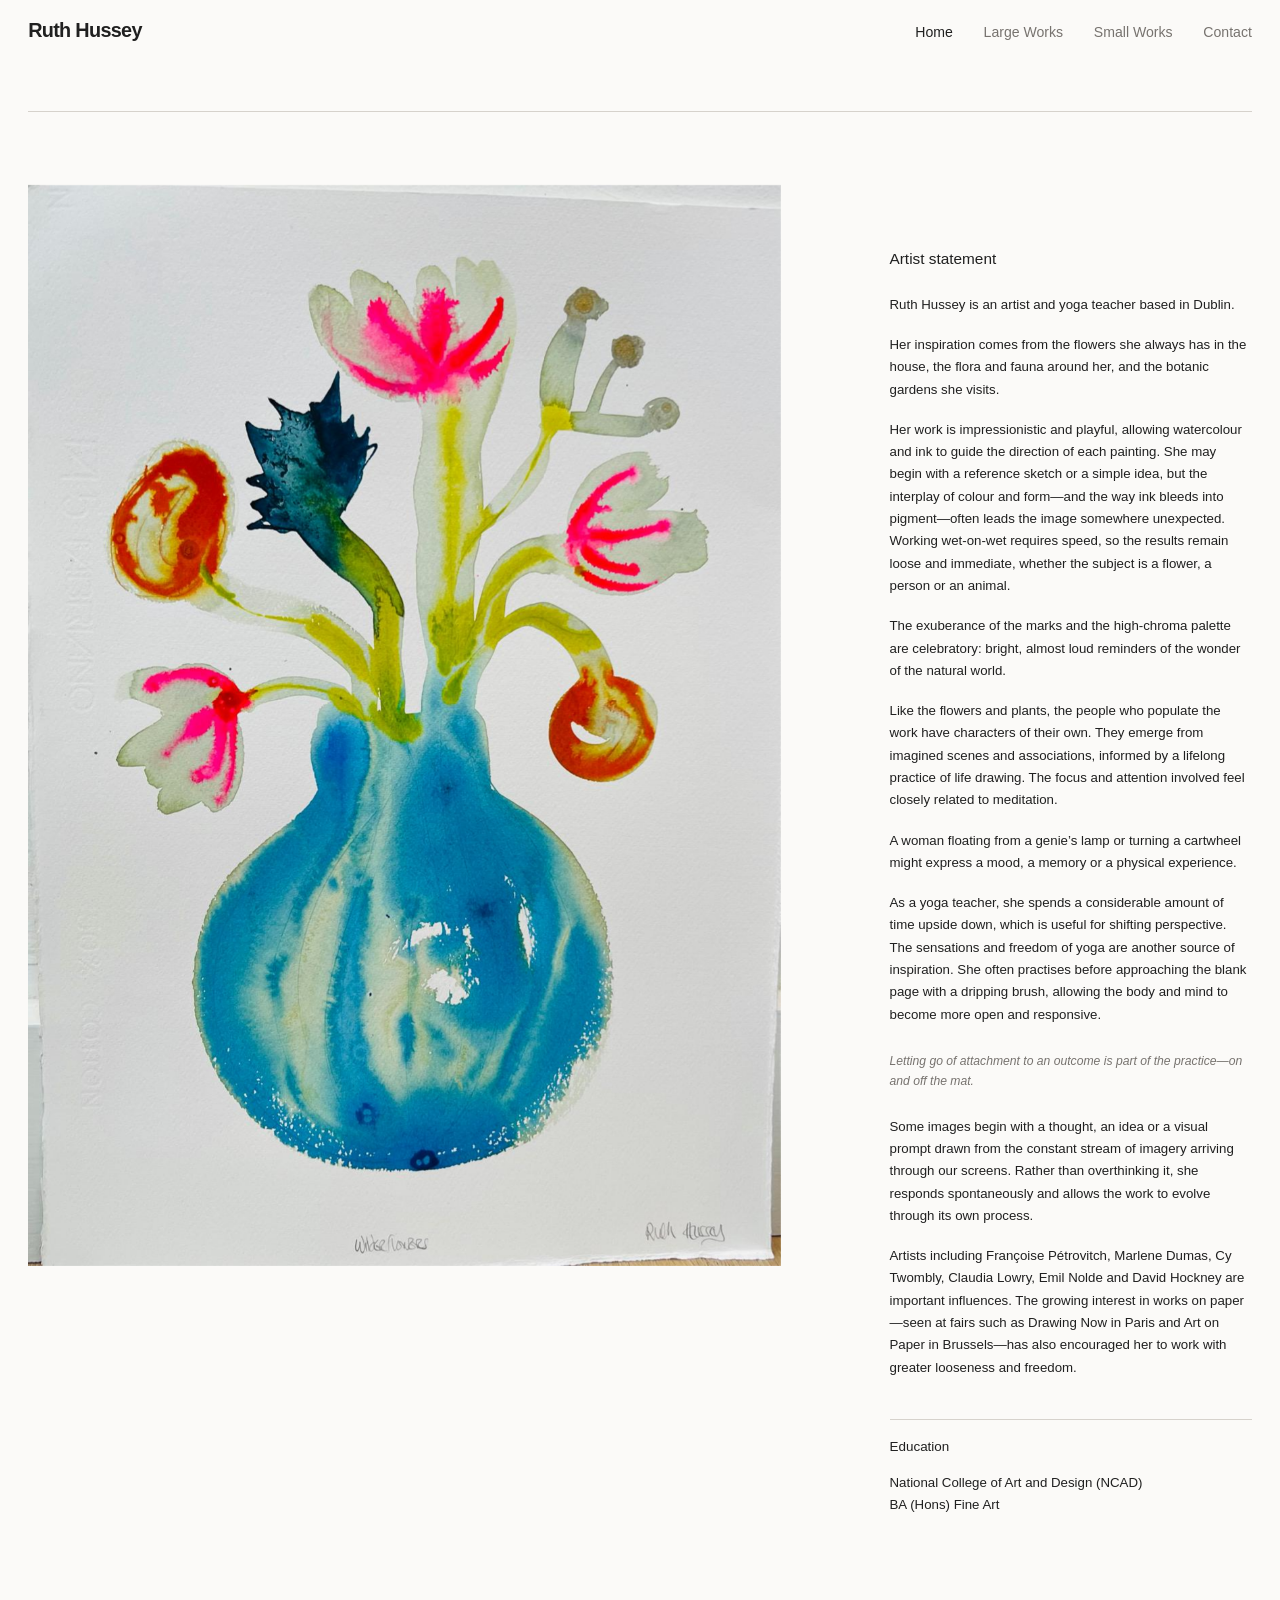
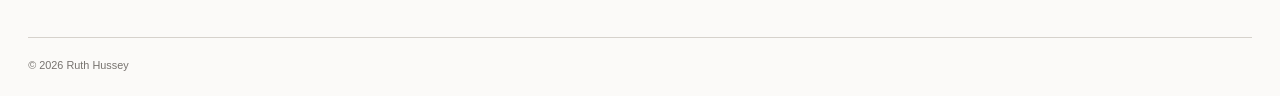
==== commit 05e0414d: "momsite finished" ====
--- a/index.html
+++ b/index.html
@@ -35,11 +35,11 @@
       <article class="artist-statement">
         <h1 id="statement-title">Artist statement</h1>
 
-        <p>I am an artist and yoga teacher based in Dublin.</p>
+        <p>Ruth Hussey is an artist and yoga teacher based in Dublin.</p>
 
-        <p>My inspiration comes from the flowers I always have in the house, the flora and fauna around me, and the botanic gardens I visit.</p>
+        <p>Her inspiration comes from the flowers she always has in the house, the flora and fauna around her, and the botanic gardens she visits.</p>
 
-        <p>My work is impressionistic and playful, allowing watercolour and ink to guide the direction of each painting. I may begin with a reference sketch or a simple idea, but the interplay of colour and form—and the way ink bleeds into pigment—often leads the image somewhere unexpected. Working wet-on-wet requires speed, so the results remain loose and immediate, whether the subject is a flower, a person or an animal.</p>
+        <p>Her work is impressionistic and playful, allowing watercolour and ink to guide the direction of each painting. She may begin with a reference sketch or a simple idea, but the interplay of colour and form—and the way ink bleeds into pigment—often leads the image somewhere unexpected. Working wet-on-wet requires speed, so the results remain loose and immediate, whether the subject is a flower, a person or an animal.</p>
 
         <p>The exuberance of the marks and the high-chroma palette are celebratory: bright, almost loud reminders of the wonder of the natural world.</p>
 
@@ -47,13 +47,13 @@
 
         <p>A woman floating from a genie’s lamp or turning a cartwheel might express a mood, a memory or a physical experience.</p>
 
-        <p>As a yoga teacher, I spend a considerable amount of time upside down, which is useful for shifting perspective. The sensations and freedom of yoga are another source of inspiration. I often practise before approaching the blank page with a dripping brush, allowing the body and mind to become more open and responsive.</p>
+        <p>As a yoga teacher, she spends a considerable amount of time upside down, which is useful for shifting perspective. The sensations and freedom of yoga are another source of inspiration. She often practises before approaching the blank page with a dripping brush, allowing the body and mind to become more open and responsive.</p>
 
         <blockquote>Letting go of attachment to an outcome is part of the practice—on and off the mat.</blockquote>
 
-        <p>Some images begin with a thought, an idea or a visual prompt drawn from the constant stream of imagery arriving through our screens. Rather than overthinking it, I respond spontaneously and allow the work to evolve through its own process.</p>
+        <p>Some images begin with a thought, an idea or a visual prompt drawn from the constant stream of imagery arriving through our screens. Rather than overthinking it, she responds spontaneously and allows the work to evolve through its own process.</p>
 
-        <p>Artists including Françoise Pétrovitch, Marlene Dumas, Cy Twombly, Claudia Lowry, Emil Nolde and David Hockney are important influences. The growing interest in works on paper—seen at fairs such as Drawing Now in Paris and Art on Paper in Brussels—has also encouraged me to work with greater looseness and freedom.</p>
+        <p>Artists including Françoise Pétrovitch, Marlene Dumas, Cy Twombly, Claudia Lowry, Emil Nolde and David Hockney are important influences. The growing interest in works on paper—seen at fairs such as Drawing Now in Paris and Art on Paper in Brussels—has also encouraged her to work with greater looseness and freedom.</p>
 
         <section class="education" aria-labelledby="education-title">
           <h2 id="education-title">Education</h2>
--- a/styles.css
+++ b/styles.css
@@ -198,13 +198,23 @@
 }
 
 .works-grid-large {
-  grid-template-columns: repeat(2, minmax(0, 1fr));
-  gap: clamp(5rem, 8vw, 9rem) clamp(2.5rem, 5vw, 6rem);
+  grid-template-columns: 1fr;
+  gap: clamp(5rem, 8vw, 9rem);
+}
+
+.works-grid-large .artwork {
+  width: 35%;
+  justify-self: center;
 }
 
 .works-grid-small {
   grid-template-columns: repeat(3, minmax(0, 1fr));
   gap: clamp(4rem, 7vw, 7rem) clamp(1.8rem, 3.8vw, 4.5rem);
+}
+
+.works-grid-small .artwork {
+  width: 50%;
+  justify-self: center;
 }
 
 .artwork {
@@ -224,6 +234,26 @@
 .artwork img {
   width: 100%;
   height: auto;
+}
+
+.artwork-caption {
+  padding-top: 0.65rem;
+  color: var(--text);
+  font-size: 0.8rem;
+  letter-spacing: 0.03em;
+  line-height: 1.45;
+}
+
+.artwork-caption span {
+  display: block;
+}
+
+.artwork-title {
+  font-style: italic;
+}
+
+.artwork-dimensions {
+  color: var(--muted);
 }
 
 .contact-main {
@@ -365,8 +395,11 @@
   }
 
   .works-grid-large {
-    grid-template-columns: 1fr;
     gap: 4.5rem;
+  }
+
+  .works-grid-large .artwork {
+    width: 70%;
   }
 
   .contact-layout {
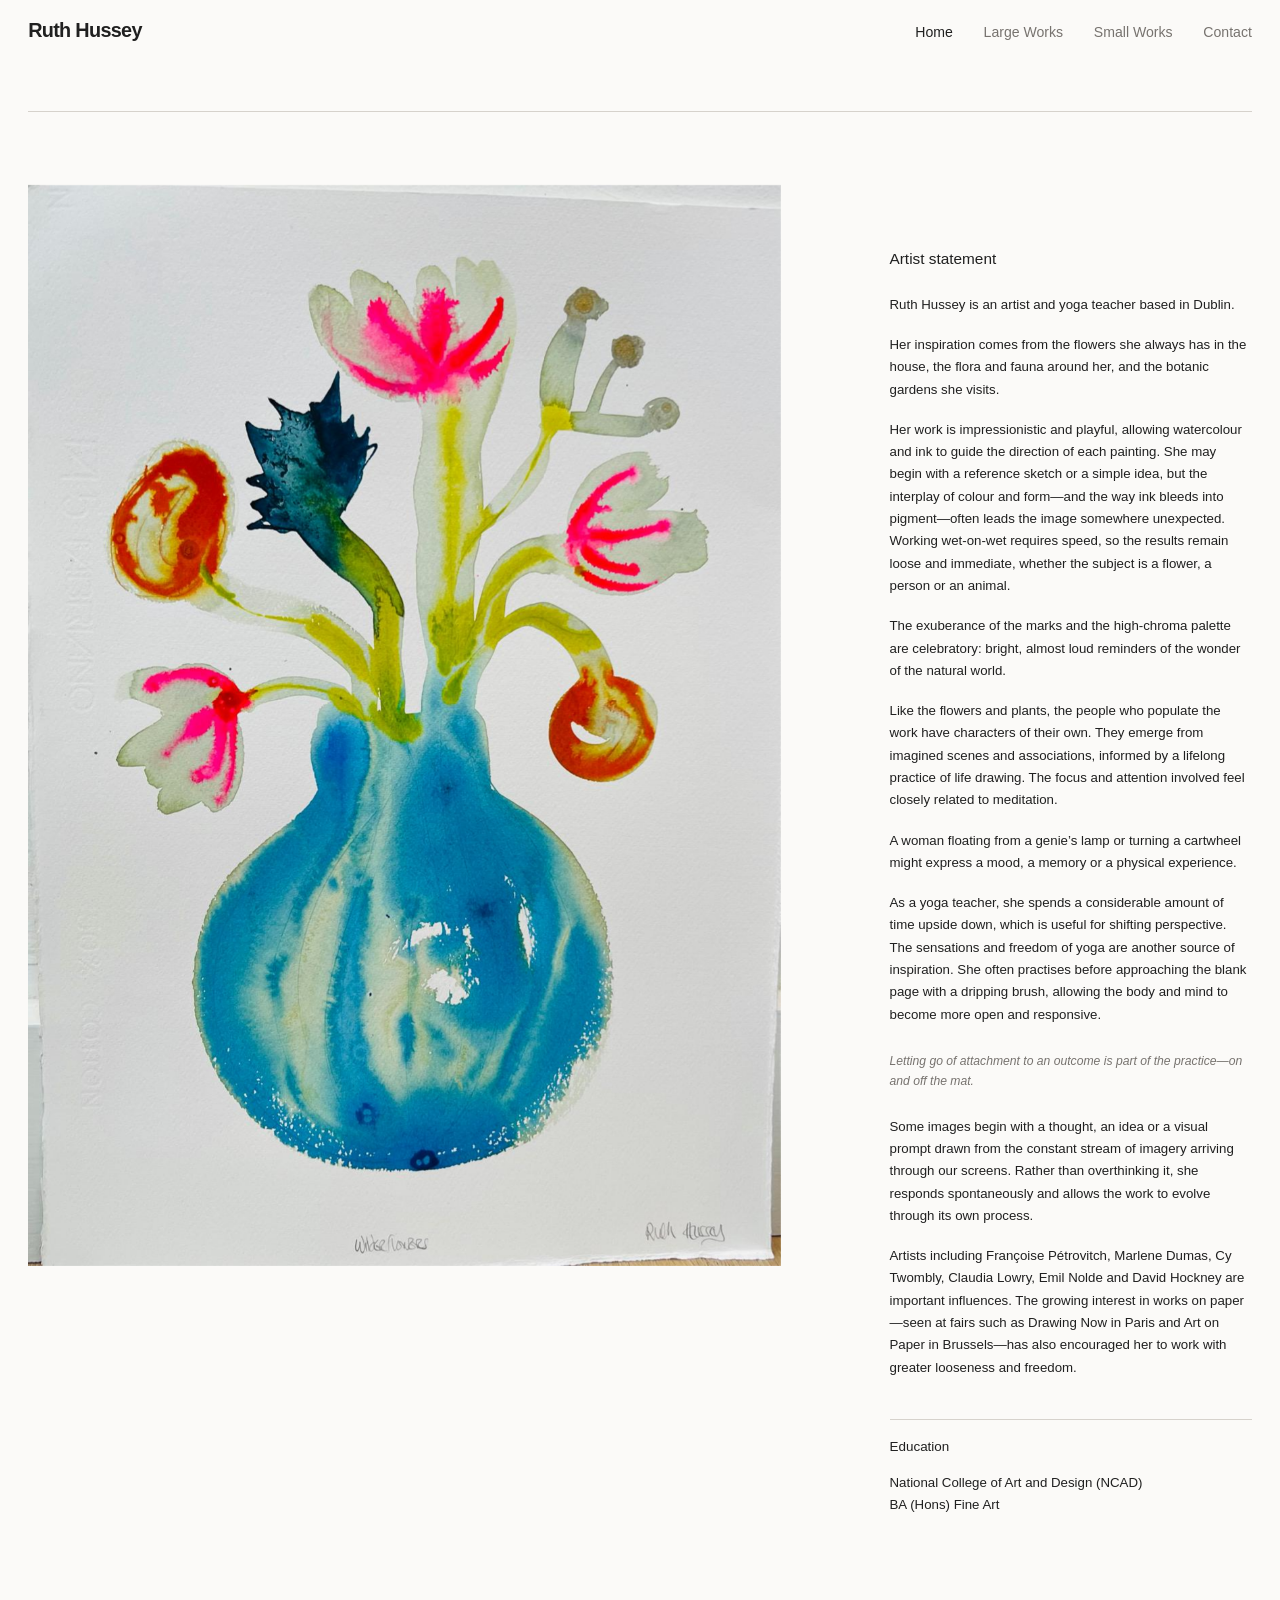
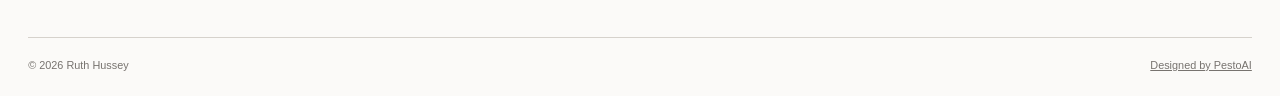
==== commit 84a80bfb: "pestoai plug" ====
--- a/index.html
+++ b/index.html
@@ -65,6 +65,7 @@
 
   <footer class="site-footer">
     <p>© <span id="current-year"></span> <span data-site-name>Ruth Hussey</span></p>
+    <p><a href="https://pestoai.net/" target="_blank" rel="noopener noreferrer">Designed by PestoAI</a></p>
   </footer>
 </body>
 </html>
